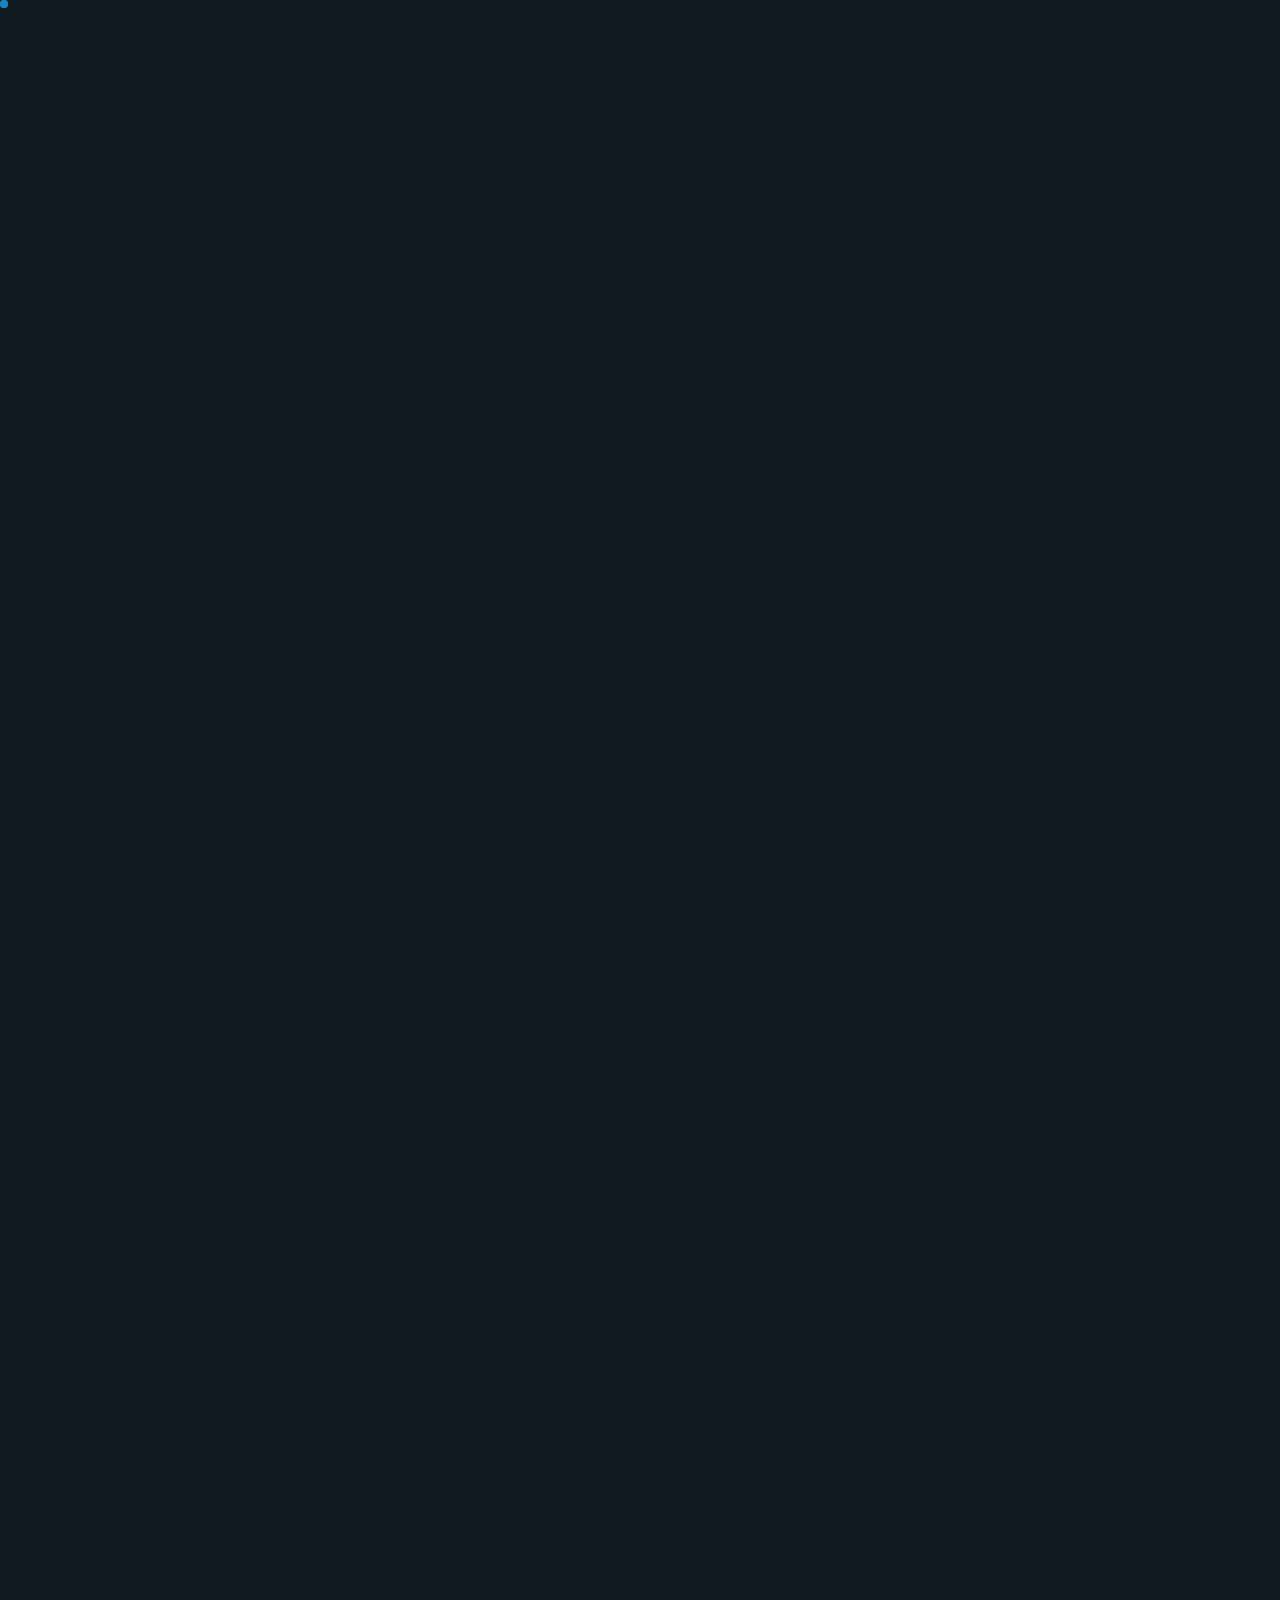
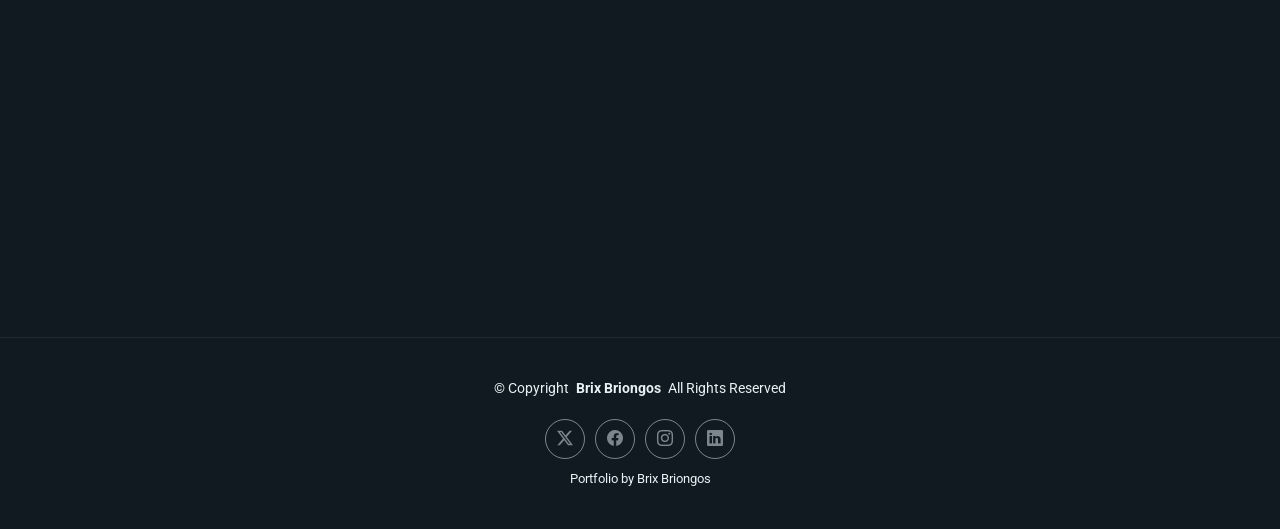
==== about.html @ 8744e0cf "fix: debug-forms.js CORS and getEventListeners errors; update meta tags, config.js, docs, and portfo" ====
<!DOCTYPE html>
<html lang="en">

<head>
  <meta charset="utf-8">
  <meta content="width=device-width, initial-scale=1.0" name="viewport">
  <title>About Me - Brix Briongos | Full-Stack Developer</title>
  <meta name="description" content="Learn about Brix Briongos - Computer Science student with expertise in full-stack development, database management, and system design.">
  <meta name="keywords" content="about developer, computer science student, portfolio">
  <meta name="author" content="Brix Briongos">

  <!-- Favicons -->
  <link href="assets/img/favicon.png" rel="icon">
  <link href="assets/img/apple-touch-icon.png" rel="apple-touch-icon">

  <!-- Fonts -->
  <link href="https://fonts.googleapis.com" rel="preconnect">
  <link href="https://fonts.gstatic.com" rel="preconnect" crossorigin>
  <link href="https://fonts.googleapis.com/css2?family=Roboto:ital,wght@0,100;0,300;0,400;0,500;0,700;0,900;1,100;1,300;1,400;1,500;1,700;1,900&family=Poppins:ital,wght@0,100;0,200;0,300;0,400;0,500;0,600;0,700;0,800;0,900;1,100;1,200;1,300;1,400;1,500;1,600;1,700;1,800;1,900&family=Raleway:ital,wght@0,100;0,200;0,300;0,400;0,500;0,600;0,700;0,800;0,900;1,100;1,200;1,300;1,400;1,500;1,600;1,700;1,800;1,900&display=swap" rel="stylesheet">

  <!-- Vendor CSS Files -->
  <link href="assets/vendor/bootstrap/css/bootstrap.min.css" rel="stylesheet">
  <link href="assets/vendor/bootstrap-icons/bootstrap-icons.css" rel="stylesheet">
  <link href="assets/vendor/aos/aos.css" rel="stylesheet">
  <link href="assets/vendor/swiper/swiper-bundle.min.css" rel="stylesheet">
  <link href="assets/vendor/glightbox/css/glightbox.min.css" rel="stylesheet">

  <!-- Main CSS File -->
  <link href="assets/css/main.css" rel="stylesheet">

  <!-- =======================================================
  * Portfolio: Brix Briongos
  * Created: January 2026
  * Personal Portfolio Website
  ======================================================== -->
</head>

<body class="about-page">

  <header id="header" class="header d-flex align-items-center light-background sticky-top">
    <div class="container position-relative d-flex align-items-center justify-content-between">

      <!-- <a href="index.html" class="logo d-flex align-items-center me-auto me-xl-0">
      <img src="assets/img/logo.webp" alt="">
      <h1 class="sitename">FolioOne</h1> 
    </a> -->

      <nav id="navmenu" class="navmenu">
        <ul>
          <li><a href="index.html">Home</a></li>
          <li><a href="about.html" class="active">About</a></li>
          <li><a href="resume.html">Resume</a></li>
          <li><a href="services.html">Services</a></li>
          <li><a href="portfolio.html">Portfolio</a></li>
          <li><a href="contact.html">Contact</a></li>
        </ul>
        <i class="mobile-nav-toggle d-xl-none bi bi-list"></i>
      </nav>

      <div class="header-social-links">
        <a href="#" class="twitter"><i class="bi bi-twitter-x"></i></a>
        <a href="#" class="facebook"><i class="bi bi-facebook"></i></a>
        <a href="#" class="instagram"><i class="bi bi-instagram"></i></a>
        <a href="#" class="linkedin"><i class="bi bi-linkedin"></i></a>
      </div>

    </div>
  </header>

  <main class="main">

    <!-- About Section -->
    <section id="about" class="about section">

      <!-- Section Title -->
      <div class="container section-title" data-aos="fade-up">
        <h2>About</h2>
        <p>This section introduces my background, interests, and passion for computer science. I am dedicated to building innovative solutions, learning new technologies, and contributing to the advancement of the tech industry.</p>
      </div><!-- End Section Title -->

      <div class="container" data-aos="fade-up" data-aos-delay="100">

        <!-- Intro + Photo -->
        <div class="row align-items-center justify-content-between gy-5 mb-5">
          <div class="col-lg-7" data-aos="fade-right" data-aos-delay="150">
            <div class="intro-content">
              <span class="eyebrow">About Me</span>
              <h2 class="headline">Hi, I'm Brix Briongos — A Passionate Full-Stack Developer & Computer Science Student</h2>
              <p class="lead">
                I am a 3rd Year Computer Science student at Mabini Colleges Inc., located in the Philippines. My academic and professional journey has equipped me with strong technical foundations in full-stack web development, database management, system design, and IoT solutions. I am dedicated to building innovative, scalable, and user-centric solutions that solve real-world problems.
              </p>
              <p>
                Beyond academics, I am actively engaged in freelance projects and continuous learning through practical development experience. I believe in the power of clean code, collaborative problem-solving, and delivering solutions that create real-world impact. My recent work on clinic management systems and point-of-sale applications demonstrates my commitment to excellence in software engineering.
              </p>

              <div class="cta-group">
                <a href="portfolio.html" class="btn-ghost">
                  View My Projects <i class="bi bi-arrow-up-right"></i>
                </a>
                <a href="resume.html" class="link-underline">
                  Download Resume <i class="bi bi-download"></i>
                </a>
              </div>
            </div>
          </div>

          <div class="col-lg-5" data-aos="zoom-in" data-aos-delay="250">
            <figure class="profile-figure text-center text-lg-end">
              <img src="assets/img/profile/profile.png" alt="Portrait of Alex" class="img-fluid profile-photo">
            </figure>
          </div>
        </div>
        <!-- End Intro + Photo -->

        <!-- Skills Grid -->
        <div class="mb-5">
          <div class="row g-4">
            <div class="col-6 col-md-4 col-lg-3" data-aos="fade-up" data-aos-delay="120">
              <div class="skill-item">
                <i class="bi bi-code-slash"></i>
                <h3>Frontend</h3>
                <p>HTML5, CSS3, JavaScript, Bootstrap</p>
              </div>
            </div>
            <div class="col-6 col-md-4 col-lg-3" data-aos="fade-up" data-aos-delay="180">
              <div class="skill-item">
                <i class="bi bi-gear"></i>
                <h3>Backend</h3>
                <p>PHP, JavaScript, REST APIs</p>
              </div>
            </div>
            <div class="col-6 col-md-4 col-lg-3" data-aos="fade-up" data-aos-delay="240">
              <div class="skill-item">
                <i class="bi bi-database"></i>
                <h3>Databases</h3>
                <p>MySQL, Firebase</p>
              </div>
            </div>
            <div class="col-6 col-md-4 col-lg-3" data-aos="fade-up" data-aos-delay="300">
              <div class="skill-item">
                <i class="bi bi-tools"></i>
                <h3>Tools</h3>
                <p>XAMPP, NetBeans, Git, GitHub</p>
              </div>
            </div>
          </div>
        </div>
        <!-- End Skills Grid -->







      </div>

    </section><!-- /About Section -->

    <!-- Skills Section -->
    <section id="skills" class="skills section">

      <!-- Section Title -->
      <div class="container section-title" data-aos="fade-up">
        <h2>Skills</h2>
        <p>This section introduces my background, interests, and passion for computer science. I am dedicated to building innovative solutions, learning new technologies, and contributing to the advancement of the tech industry.</p>
      </div><!-- End Section Title -->

      <div class="container" data-aos="fade-up" data-aos-delay="100">

        <div class="row g-4 skills-animation">

          <div class="col-md-6 col-lg-3" data-aos="fade-up" data-aos-delay="100">
            <div class="skill-box">
              <h3>Frontend</h3>
              <p>Proficient in HTML5, CSS3, JavaScript and Bootstrap for responsive web development.</p>
              <span class="text-end d-block">75%</span>
              <div class="progress">
                <div class="progress-bar" role="progressbar" aria-valuenow="75" aria-valuemin="0" aria-valuemax="100"></div>
              </div>
            </div>
          </div>

          <div class="col-md-6 col-lg-3" data-aos="fade-up" data-aos-delay="200">
            <div class="skill-box">
              <h3>Backend</h3>
              <p>Experienced in PHP development, REST API design, and server-side logic with Express.js.</p>
              <span class="text-end d-block">75%</span>
              <div class="progress">
                <div class="progress-bar" role="progressbar" aria-valuenow="75" aria-valuemin="0" aria-valuemax="100"></div>
              </div>
            </div>
          </div>

          <div class="col-md-6 col-lg-3" data-aos="fade-up" data-aos-delay="300">
            <div class="skill-box">
              <h3>Database</h3>
              <p>Skilled in MySQL and Firebase database design, optimization, and management.</p>
              <span class="text-end d-block">72%</span>
              <div class="progress">
                <div class="progress-bar" role="progressbar" aria-valuenow="72" aria-valuemin="0" aria-valuemax="100"></div>
              </div>
            </div>
          </div>

          <div class="col-md-6 col-lg-3" data-aos="fade-up" data-aos-delay="400">
            <div class="skill-box">
              <h3>Tools & IoT</h3>
              <p>Proficient with Git, GitHub, XAMPP, NetBeans, and embedded systems (ESP32).</p>
              <span class="text-end d-block">70%</span>
              <div class="progress">
                <div class="progress-bar" role="progressbar" aria-valuenow="70" aria-valuemin="0" aria-valuemax="100">
                </div>
              </div>
            </div>
          </div>

        </div>

      </div>

    </section><!-- /Skills Section -->





  </main>

  <footer id="footer" class="footer">

    <div class="container">
      <div class="copyright text-center ">
        <p>© <span>Copyright</span> <strong class="px-1 sitename">Brix Briongos</strong> <span>All Rights Reserved<br></span></p>
      </div>
      <div class="social-links d-flex justify-content-center">
        <a href=""><i class="bi bi-twitter-x"></i></a>
        <a href=""><i class="bi bi-facebook"></i></a>
        <a href=""><i class="bi bi-instagram"></i></a>
        <a href=""><i class="bi bi-linkedin"></i></a>
      </div>
      <div class="credits">
        <!-- All the links in the footer should remain intact. -->
        <!-- You can delete the links only if you've purchased the pro version. -->
        <!-- Personal Portfolio 2026 -->
        Portfolio by Brix Briongos
      </div>
    </div>

  </footer>

  <!-- Scroll Top -->
  <a href="#" id="scroll-top" class="scroll-top d-flex align-items-center justify-content-center"><i class="bi bi-arrow-up-short"></i></a>

  <!-- Preloader -->
  <div id="preloader"></div>

  <!-- Vendor JS Files -->
  <script src="assets/vendor/bootstrap/js/bootstrap.bundle.min.js"></script>
  <script src="assets/vendor/php-email-form/validate.js"></script>
  <script src="assets/vendor/aos/aos.js"></script>
  <script src="assets/vendor/typed.js/typed.umd.js"></script>
  <script src="assets/vendor/waypoints/noframework.waypoints.js"></script>
  <script src="assets/vendor/purecounter/purecounter_vanilla.js"></script>
  <script src="assets/vendor/swiper/swiper-bundle.min.js"></script>
  <script src="assets/vendor/imagesloaded/imagesloaded.pkgd.min.js"></script>
  <script src="assets/vendor/isotope-layout/isotope.pkgd.min.js"></script>
  <script src="assets/vendor/glightbox/js/glightbox.min.js"></script>

  <!-- Main JS File -->
  <script src="assets/js/main.js"></script>

  <!-- Configuration File for Social Links & Settings -->
  <script src="assets/js/config.js"></script>

</body>

</html>
---- assets/css/main.css ----
/**
* Template Name: FolioOne
* Template URL: https://bootstrapmade.com/folioone-bootstrap-portfolio-website-template/
* Updated: Aug 23 2025 with Bootstrap v5.3.7
* Author: BootstrapMade.com
* License: https://bootstrapmade.com/license/
*/

/*--------------------------------------------------------------
# Font & Color Variables
# Help: https://bootstrapmade.com/color-system/
--------------------------------------------------------------*/
/* Fonts */
:root {
  --default-font: "Roboto",  system-ui, -apple-system, "Segoe UI", Roboto, "Helvetica Neue", Arial, "Noto Sans", "Liberation Sans", sans-serif, "Apple Color Emoji", "Segoe UI Emoji", "Segoe UI Symbol", "Noto Color Emoji";
  --heading-font: "Raleway",  sans-serif;
  --nav-font: "Poppins",  sans-serif;
}

/* Global Colors - The following color variables are used throughout the website. Updating them here will change the color scheme of the entire website */
:root { 
  --background-color: #101a20; /* Background color for the entire website, including individual sections */
  --default-color: #e7f2f7; /* Default color used for the majority of the text content across the entire website */
  --heading-color: #ffffff; /* Color for headings, subheadings and title throughout the website */
  --accent-color: #1387c1; /* Accent color that represents your brand on the website. It's used for buttons, links, and other elements that need to stand out */
  --surface-color: #141f26; /* The surface color is used as a background of boxed elements within sections, such as cards, icon boxes, or other elements that require a visual separation from the global background. */
  --contrast-color: #ffffff; /* Contrast color for text, ensuring readability against backgrounds of accent, heading, or default colors. */
}

/* Nav Menu Colors - The following color variables are used specifically for the navigation menu. They are separate from the global colors to allow for more customization options */
:root {
  --nav-color: #ffffff;  /* The default color of the main navmenu links */
  --nav-hover-color: #1387c1; /* Applied to main navmenu links when they are hovered over or active */
  --nav-mobile-background-color: #213642; /* Used as the background color for mobile navigation menu */
  --nav-dropdown-background-color: #051117; /* Used as the background color for dropdown items that appear when hovering over primary navigation items */
  --nav-dropdown-color: #e7f2f7; /* Used for navigation links of the dropdown items in the navigation menu. */
  --nav-dropdown-hover-color: #1387c1; /* Similar to --nav-hover-color, this color is applied to dropdown navigation links when they are hovered over. */
}

/* Color Presets - These classes override global colors when applied to any section or element, providing reuse of the sam color scheme. */

.light-background {
  --background-color: #142027;
  --surface-color: #325264;
}

.dark-background {
  --background-color: #0b1419;
  --default-color: #ffffff;
  --heading-color: #ffffff;
  --surface-color: #252525;
  --contrast-color: #ffffff;
}

/* Smooth scroll */
:root {
  scroll-behavior: smooth;
}

/*--------------------------------------------------------------
# General Styling & Shared Classes
--------------------------------------------------------------*/
body {
  color: var(--default-color);
  background-color: var(--background-color);
  font-family: var(--default-font);
}

a {
  color: var(--accent-color);
  text-decoration: none;
  transition: 0.3s;
}

a:hover {
  color: color-mix(in srgb, var(--accent-color), transparent 25%);
  text-decoration: none;
}

h1,
h2,
h3,
h4,
h5,
h6 {
  color: var(--heading-color);
  font-family: var(--heading-font);
}

/* PHP Email Form Messages
------------------------------*/
.php-email-form .error-message {
  display: none;
  background: #df1529;
  color: #ffffff;
  text-align: left;
  padding: 15px;
  margin-bottom: 24px;
  font-weight: 600;
}

.php-email-form .sent-message {
  display: none;
  color: #ffffff;
  background: #059652;
  text-align: center;
  padding: 15px;
  margin-bottom: 24px;
  font-weight: 600;
}

.php-email-form .loading {
  display: none;
  background: var(--surface-color);
  text-align: center;
  padding: 15px;
  margin-bottom: 24px;
}

.php-email-form .loading:before {
  content: "";
  display: inline-block;
  border-radius: 50%;
  width: 24px;
  height: 24px;
  margin: 0 10px -6px 0;
  border: 3px solid var(--accent-color);
  border-top-color: var(--surface-color);
  animation: php-email-form-loading 1s linear infinite;
}

@keyframes php-email-form-loading {
  0% {
    transform: rotate(0deg);
  }

  100% {
    transform: rotate(360deg);
  }
}

/*--------------------------------------------------------------
# Global Header
--------------------------------------------------------------*/
.header {
  --background-color: rgba(255, 255, 255, 0);
  color: var(--default-color);
  background-color: var(--background-color);
  padding: 15px 0;
  transition: all 0.5s;
  z-index: 997;
  border-bottom: 1px solid color-mix(in srgb, var(--default-color), transparent 92%);
}

.header .logo {
  line-height: 1;
}

.header .logo img {
  max-height: 36px;
  margin-right: 8px;
}

.header .logo h1 {
  font-size: 32px;
  margin: 0;
  font-weight: 400;
  color: var(--heading-color);
}

.header .header-social-links {
  padding-right: 15px;
}

.header .header-social-links a {
  color: color-mix(in srgb, var(--default-color), transparent 40%);
  padding-left: 6px;
  display: inline-block;
  transition: 0.3s;
  font-size: 16px;
}

.header .header-social-links a:hover {
  color: var(--default-color);
}

.header .header-social-links a i {
  line-height: 0px;
}

@media (max-width: 1200px) {
  .header .logo {
    order: 1;
  }

  .header .header-social-links {
    order: 2;
  }

  .header .navmenu {
    order: 3;
  }
}

/* Global Header on Scroll
------------------------------*/
.scrolled .header {
  --background-color: rgba(16, 26, 32, 0.9);
}

/*--------------------------------------------------------------
# Navigation Menu
--------------------------------------------------------------*/
/* Desktop Navigation */
@media (min-width: 1200px) {
  .navmenu {
    padding: 0;
  }

  .navmenu ul {
    margin: 0;
    padding: 0;
    display: flex;
    list-style: none;
    align-items: center;
  }

  .navmenu li {
    position: relative;
  }

  .navmenu>ul>li {
    white-space: nowrap;
    padding: 15px 28px 15px 0;
  }

  .navmenu>ul>li:last-child {
    padding-right: 0;
  }

  .navmenu a,
  .navmenu a:focus {
    color: var(--nav-color);
    font-size: 15px;
    padding: 0 2px;
    font-family: var(--nav-font);
    font-weight: 400;
    display: flex;
    align-items: center;
    justify-content: space-between;
    white-space: nowrap;
    transition: 0.3s;
    position: relative;
  }

  .navmenu a i,
  .navmenu a:focus i {
    font-size: 12px;
    line-height: 0;
    margin-left: 5px;
    transition: 0.3s;
  }

  .navmenu>ul>li>a:before {
    content: "";
    position: absolute;
    height: 2px;
    bottom: -6px;
    left: 0;
    background-color: var(--nav-hover-color);
    visibility: hidden;
    width: 0px;
    transition: all 0.3s ease-in-out 0s;
  }

  .navmenu a:hover:before,
  .navmenu li:hover>a:before,
  .navmenu .active:before {
    visibility: visible;
    width: 25px;
  }

  .navmenu li:hover>a,
  .navmenu .active,
  .navmenu .active:focus {
    color: var(--nav-hover-color);
  }

  .navmenu .dropdown ul {
    margin: 0;
    padding: 10px 0;
    background: var(--nav-dropdown-background-color);
    display: block;
    position: absolute;
    visibility: hidden;
    left: -5px;
    top: 130%;
    opacity: 0;
    transition: 0.3s;
    border-radius: 4px;
    z-index: 99;
    box-shadow: 0px 0px 30px rgba(0, 0, 0, 0.1);
  }

  .navmenu .dropdown ul li {
    min-width: 200px;
  }

  .navmenu .dropdown ul a {
    padding: 10px 20px;
    font-size: 15px;
    text-transform: none;
    color: var(--nav-dropdown-color);
  }

  .navmenu .dropdown ul a i {
    font-size: 12px;
  }

  .navmenu .dropdown ul a:hover,
  .navmenu .dropdown ul .active:hover,
  .navmenu .dropdown ul li:hover>a {
    color: var(--nav-dropdown-hover-color);
  }

  .navmenu .dropdown:hover>ul {
    opacity: 1;
    top: 100%;
    visibility: visible;
  }

  .navmenu .dropdown .dropdown ul {
    top: 0;
    left: -90%;
    visibility: hidden;
  }

  .navmenu .dropdown .dropdown:hover>ul {
    opacity: 1;
    top: 0;
    left: -100%;
    visibility: visible;
  }
}

/* Mobile Navigation */
@media (max-width: 1199px) {
  .mobile-nav-toggle {
    color: var(--nav-color);
    font-size: 28px;
    line-height: 0;
    margin-right: 10px;
    cursor: pointer;
    transition: color 0.3s;
  }

  .navmenu {
    padding: 0;
    z-index: 9997;
  }

  .navmenu ul {
    display: none;
    list-style: none;
    position: absolute;
    inset: 60px 20px 20px 20px;
    padding: 10px 0;
    margin: 0;
    border-radius: 6px;
    background-color: var(--nav-mobile-background-color);
    border: 1px solid color-mix(in srgb, var(--default-color), transparent 90%);
    box-shadow: none;
    overflow-y: auto;
    transition: 0.3s;
    z-index: 9998;
  }

  .navmenu a,
  .navmenu a:focus {
    color: var(--nav-dropdown-color);
    padding: 10px 20px;
    font-family: var(--nav-font);
    font-size: 17px;
    font-weight: 500;
    display: flex;
    align-items: center;
    justify-content: space-between;
    white-space: nowrap;
    transition: 0.3s;
  }

  .navmenu a i,
  .navmenu a:focus i {
    font-size: 12px;
    line-height: 0;
    margin-left: 5px;
    width: 30px;
    height: 30px;
    display: flex;
    align-items: center;
    justify-content: center;
    border-radius: 50%;
    transition: 0.3s;
    background-color: color-mix(in srgb, var(--accent-color), transparent 90%);
  }

  .navmenu a i:hover,
  .navmenu a:focus i:hover {
    background-color: var(--accent-color);
    color: var(--contrast-color);
  }

  .navmenu a:hover,
  .navmenu .active,
  .navmenu .active:focus {
    color: var(--nav-dropdown-hover-color);
  }

  .navmenu .active i,
  .navmenu .active:focus i {
    background-color: var(--accent-color);
    color: var(--contrast-color);
    transform: rotate(180deg);
  }

  .navmenu .dropdown ul {
    position: static;
    display: none;
    z-index: 99;
    padding: 10px 0;
    margin: 10px 20px;
    background-color: var(--nav-dropdown-background-color);
    transition: all 0.5s ease-in-out;
  }

  .navmenu .dropdown ul ul {
    background-color: rgba(33, 37, 41, 0.1);
  }

  .navmenu .dropdown>.dropdown-active {
    display: block;
    background-color: rgba(33, 37, 41, 0.03);
  }

  .mobile-nav-active {
    overflow: hidden;
  }

  .mobile-nav-active .mobile-nav-toggle {
    color: #fff;
    position: absolute;
    font-size: 32px;
    top: 15px;
    right: 15px;
    margin-right: 0;
    z-index: 9999;
  }

  .mobile-nav-active .navmenu {
    position: fixed;
    overflow: hidden;
    inset: 0;
    background: rgba(33, 37, 41, 0.8);
    transition: 0.3s;
  }

  .mobile-nav-active .navmenu>ul {
    display: block;
  }
}

/*--------------------------------------------------------------
# Global Footer
--------------------------------------------------------------*/
.footer {
  color: var(--default-color);
  background-color: var(--background-color);
  font-size: 14px;
  padding: 40px 0;
  position: relative;
  border-top: 1px solid color-mix(in srgb, var(--default-color), transparent 92%);
}

.footer .copyright p {
  margin-bottom: 0;
}

.footer .social-links {
  margin-top: 20px;
}

.footer .social-links a {
  display: flex;
  align-items: center;
  justify-content: center;
  width: 40px;
  height: 40px;
  border-radius: 50%;
  border: 1px solid color-mix(in srgb, var(--default-color), transparent 50%);
  font-size: 16px;
  color: color-mix(in srgb, var(--default-color), transparent 50%);
  margin: 0 5px;
  transition: 0.3s;
}

.footer .social-links a:hover {
  color: var(--accent-color);
  border-color: var(--accent-color);
}

.footer .credits {
  margin-top: 10px;
  font-size: 13px;
  text-align: center;
}

/*--------------------------------------------------------------
# Preloader
--------------------------------------------------------------*/
#preloader {
  position: fixed;
  inset: 0;
  z-index: 9999;
  overflow: hidden;
  background-color: var(--background-color);
  transition: all 0.6s ease-out;
  width: 100%;
  height: 100vh;
}

#preloader:before,
#preloader:after {
  content: "";
  position: absolute;
  border: 4px solid var(--accent-color);
  border-radius: 50%;
  animation: animate-preloader 2s cubic-bezier(0, 0.2, 0.8, 1) infinite;
}

#preloader:after {
  animation-delay: -0.5s;
}

@keyframes animate-preloader {
  0% {
    width: 10px;
    height: 10px;
    top: calc(50% - 5px);
    left: calc(50% - 5px);
    opacity: 1;
  }

  100% {
    width: 72px;
    height: 72px;
    top: calc(50% - 36px);
    left: calc(50% - 36px);
    opacity: 0;
  }
}

/*--------------------------------------------------------------
# Scroll Top Button
--------------------------------------------------------------*/
.scroll-top {
  position: fixed;
  visibility: hidden;
  opacity: 0;
  right: 15px;
  bottom: -15px;
  z-index: 99999;
  background-color: var(--accent-color);
  width: 44px;
  height: 44px;
  border-radius: 50px;
  transition: all 0.4s;
}

.scroll-top i {
  font-size: 24px;
  color: var(--contrast-color);
  line-height: 0;
}

.scroll-top:hover {
  background-color: color-mix(in srgb, var(--accent-color), transparent 20%);
  color: var(--contrast-color);
}

.scroll-top.active {
  visibility: visible;
  opacity: 1;
  bottom: 15px;
}

/*--------------------------------------------------------------
# Disable aos animation delay on mobile devices
--------------------------------------------------------------*/
@media screen and (max-width: 768px) {
  [data-aos-delay] {
    transition-delay: 0 !important;
  }
}

/*--------------------------------------------------------------
# Global Page Titles & Breadcrumbs
--------------------------------------------------------------*/
.page-title {
  color: var(--default-color);
  background-color: var(--background-color);
  position: relative;
}

.page-title .heading {
  padding: 80px 0;
  border-top: 1px solid color-mix(in srgb, var(--default-color), transparent 90%);
}

.page-title .heading h1 {
  font-size: 38px;
  font-weight: 700;
}

.page-title nav {
  background-color: color-mix(in srgb, var(--default-color), transparent 96%);
  padding: 20px 0;
}

.page-title nav ol {
  display: flex;
  flex-wrap: wrap;
  list-style: none;
  padding: 0;
  margin: 0;
  font-size: 16px;
  font-weight: 400;
}

.page-title nav ol li+li {
  padding-left: 10px;
}

.page-title nav ol li+li::before {
  content: "/";
  display: inline-block;
  padding-right: 10px;
  color: color-mix(in srgb, var(--default-color), transparent 70%);
}

/*--------------------------------------------------------------
# Global Sections
--------------------------------------------------------------*/
section,
.section {
  color: var(--default-color);
  background-color: var(--background-color);
  padding: 60px 0;
  scroll-margin-top: 100px;
  overflow: clip;
}

@media (max-width: 1199px) {

  section,
  .section {
    scroll-margin-top: 66px;
  }
}

/*--------------------------------------------------------------
# Global Section Titles
--------------------------------------------------------------*/
.section-title {
  text-align: center;
  padding-bottom: 60px;
  position: relative;
}

.section-title h2 {
  font-size: 3.5rem;
  font-weight: 400;
  line-height: 1.2;
  color: var(--heading-color);
  margin-bottom: 1.5rem;
  letter-spacing: -1px;
}

@media (max-width: 768px) {
  .section-title h2 {
    font-size: 2.5rem;
  }
}

.section-title p {
  font-size: 1.125rem;
  line-height: 1.8;
  color: color-mix(in srgb, var(--default-color), transparent 25%);
  max-width: 900px;
  margin: 0 auto;
  text-wrap: balance;
}

/*--------------------------------------------------------------
# Hero Section
--------------------------------------------------------------*/
.hero {
  padding: 80px 0;
  min-height: 100vh;
  display: flex;
  align-items: center;
}

.hero .hero-content h1 {
  font-size: 3.5rem;
  font-weight: 700;
  margin-bottom: 1rem;
  line-height: 1.2;
}

.hero .hero-content h1 .highlight {
  color: var(--accent-color);
  position: relative;
}

.hero .hero-content h1 .highlight::after {
  content: "";
  position: absolute;
  bottom: 0;
  left: 0;
  width: 100%;
  height: 3px;
  background: linear-gradient(90deg, var(--accent-color), color-mix(in srgb, var(--accent-color), transparent 50%));
  border-radius: 2px;
}

@media (max-width: 768px) {
  .hero .hero-content h1 {
    font-size: 2.5rem;
  }
}

.hero .hero-content h2 {
  font-size: 1.5rem;
  font-weight: 400;
  margin-bottom: 2rem;
  color: color-mix(in srgb, var(--default-color), transparent 20%);
}

.hero .hero-content h2 .typed {
  color: var(--accent-color);
  font-weight: 600;
}

@media (max-width: 768px) {
  .hero .hero-content h2 {
    font-size: 1.25rem;
  }
}

.hero .hero-content p {
  font-size: 1.1rem;
  line-height: 1.6;
  margin-bottom: 2.5rem;
  color: color-mix(in srgb, var(--default-color), transparent 30%);
}

.hero .hero-actions {
  display: flex;
  gap: 1rem;
  margin-bottom: 3rem;
}

.hero .hero-actions .btn {
  padding: 12px 30px;
  border-radius: 50px;
  font-weight: 600;
  text-decoration: none;
  transition: all 0.3s ease;
  border: 2px solid;
}

.hero .hero-actions .btn.btn-primary {
  background: var(--accent-color);
  color: var(--contrast-color);
  border-color: var(--accent-color);
}

.hero .hero-actions .btn.btn-primary:hover {
  background: color-mix(in srgb, var(--accent-color), black 15%);
  border-color: color-mix(in srgb, var(--accent-color), black 15%);
  transform: translateY(-2px);
}

.hero .hero-actions .btn.btn-outline {
  background: transparent;
  color: var(--accent-color);
  border-color: var(--accent-color);
}

.hero .hero-actions .btn.btn-outline:hover {
  transform: translateY(-2px);
}

@media (max-width: 576px) {
  .hero .hero-actions {
    flex-direction: column;
  }

  .hero .hero-actions .btn {
    text-align: center;
  }
}

.hero .social-links {
  display: flex;
  gap: 1rem;
}

.hero .social-links a {
  width: 45px;
  height: 45px;
  background: var(--surface-color);
  border-radius: 50%;
  display: flex;
  align-items: center;
  justify-content: center;
  color: var(--default-color);
  font-size: 1.2rem;
  transition: all 0.3s ease;
}

.hero .social-links a:hover {
  background: var(--accent-color);
  color: var(--contrast-color);
  transform: translateY(-3px);
  box-shadow: 0 8px 25px color-mix(in srgb, var(--accent-color), transparent 70%);
}

.hero .hero-image {
  position: relative;
}

.hero .hero-image .image-wrapper {
  position: relative;
  max-width: 450px;
  margin: 0 auto;
}

.hero .hero-image .image-wrapper img {
  border-radius: 20px;
  box-shadow: 0 5px 15px color-mix(in srgb, var(--default-color), transparent 95%);
  transition: transform 0.3s ease;
}

.hero .hero-image .image-wrapper img:hover {
  transform: scale(1.02);
}

.hero .hero-image .floating-elements {
  position: absolute;
  top: 0;
  left: 0;
  right: 0;
  bottom: 0;
  pointer-events: none;
}

.hero .hero-image .floating-elements .floating-card {
  position: absolute;
  background: var(--surface-color);
  padding: 15px 20px;
  border-radius: 15px;
  box-shadow: 0 10px 30px color-mix(in srgb, var(--default-color), transparent 90%);
  display: flex;
  align-items: center;
  gap: 10px;
  font-weight: 600;
  animation: float 3s ease-in-out infinite;
}

.hero .hero-image .floating-elements .floating-card i {
  font-size: 1.5rem;
  color: var(--accent-color);
}

.hero .hero-image .floating-elements .floating-card.design {
  top: 10%;
  right: -10%;
  animation-delay: 0s;
}

.hero .hero-image .floating-elements .floating-card.code {
  bottom: 30%;
  left: -15%;
  animation-delay: 1s;
}

.hero .hero-image .floating-elements .floating-card.creativity {
  top: 60%;
  right: -5%;
  animation-delay: 2s;
}

@media (max-width: 992px) {
  .hero .hero-image .floating-elements .floating-card {
    display: none;
  }
}

@keyframes float {

  0%,
  100% {
    transform: translateY(0px);
  }

  50% {
    transform: translateY(-10px);
  }
}

@media (max-width: 992px) {
  .hero .hero-content {
    text-align: center;
    margin-bottom: 3rem;
  }
}

/*--------------------------------------------------------------
# About Section
--------------------------------------------------------------*/
.about .intro-content .eyebrow {
  display: inline-block;
  letter-spacing: 0.12em;
  text-transform: uppercase;
  font-size: 12px;
  color: color-mix(in srgb, var(--default-color), transparent 40%);
  margin-bottom: 16px;
}

.about .intro-content .headline {
  font-family: var(--heading-font);
  font-weight: 300;
  line-height: 1.2;
  font-size: clamp(28px, 4vw, 44px);
  margin: 0 0 24px 0;
}

.about .intro-content .lead {
  font-size: 18px;
  line-height: 1.8;
  color: color-mix(in srgb, var(--default-color), transparent 10%);
  margin-bottom: 24px;
}

.about .intro-content p {
  line-height: 1.8;
  margin-bottom: 24px;
  color: color-mix(in srgb, var(--default-color), transparent 5%);
}

.about .intro-content .cta-group {
  display: flex;
  gap: 24px;
  align-items: center;
  margin-top: 24px;
}

.about .intro-content .cta-group .btn-ghost {
  display: inline-flex;
  align-items: center;
  gap: 8px;
  padding: 12px 18px;
  border-radius: 6px;
  color: var(--accent-color);
  background: color-mix(in srgb, var(--accent-color), transparent 92%);
  border: 1px solid color-mix(in srgb, var(--accent-color), transparent 70%);
  transition: 0.3s ease-in-out;
}

.about .intro-content .cta-group .btn-ghost:hover,
.about .intro-content .cta-group .btn-ghost:focus {
  color: var(--contrast-color);
  background: var(--accent-color);
  border-color: var(--accent-color);
  outline: none;
  box-shadow: 0 0 0 3px color-mix(in srgb, var(--accent-color), transparent 70%);
}

.about .intro-content .cta-group .link-underline {
  display: inline-flex;
  align-items: center;
  gap: 8px;
  position: relative;
  color: var(--accent-color);
  padding-bottom: 4px;
  transition: 0.3s ease-in-out;
}

.about .intro-content .cta-group .link-underline::after {
  content: "";
  position: absolute;
  left: 0;
  right: 0;
  bottom: 0;
  height: 1px;
  background: color-mix(in srgb, var(--accent-color), transparent 40%);
  transform: scaleX(0.4);
  transform-origin: left;
  transition: 0.3s ease-in-out;
}

.about .intro-content .cta-group .link-underline:hover,
.about .intro-content .cta-group .link-underline:focus {
  color: color-mix(in srgb, var(--accent-color), transparent 10%);
  outline: none;
}

.about .intro-content .cta-group .link-underline:hover::after,
.about .intro-content .cta-group .link-underline:focus::after {
  transform: scaleX(1);
}

.about .profile-figure {
  margin: 0;
}

.about .profile-figure .profile-photo {
  width: 88%;
  max-width: 440px;
  border-radius: 18px;
  box-shadow: 0 10px 30px color-mix(in srgb, var(--default-color), transparent 92%);
  transform: translateY(0);
  transition: transform 0.3s ease-in-out;
}

.about .profile-figure .profile-caption {
  margin-top: 24px;
  display: flex;
  align-items: center;
  justify-content: center;
}

.about .profile-figure .profile-caption .meta {
  font-size: 14px;
  color: color-mix(in srgb, var(--default-color), transparent 20%);
}

.about .profile-figure .profile-caption .meta .funfact {
  font-size: 13px;
  margin-top: 4px;
  color: color-mix(in srgb, var(--default-color), transparent 35%);
}

.about .profile-figure:hover .profile-photo {
  transform: translateY(-4px);
}

.about .skill-item {
  padding: 24px;
  border-radius: 6px;
  transition: 0.3s ease-in-out;
  background: color-mix(in srgb, var(--surface-color), var(--accent-color) 2%);
  border: 1px solid color-mix(in srgb, var(--default-color), transparent 88%);
  height: 100%;
}

.about .skill-item i {
  font-size: 24px;
  color: var(--accent-color);
  margin-bottom: 16px;
  display: inline-block;
}

.about .skill-item h3 {
  font-size: 16px;
  margin-bottom: 6px;
  font-weight: 500;
}

.about .skill-item p {
  margin: 0;
  font-size: 14px;
  color: color-mix(in srgb, var(--default-color), transparent 25%);
}

.about .skill-item:hover {
  transform: translateY(-3px);
  border-color: color-mix(in srgb, var(--accent-color), transparent 60%);
  box-shadow: 0 10px 30px color-mix(in srgb, var(--default-color), transparent 92%);
}

.about .timeline-item {
  position: relative;
  padding-left: 26px;
}

.about .timeline-item time {
  display: inline-block;
  font-size: 12px;
  letter-spacing: 0.08em;
  text-transform: uppercase;
  color: color-mix(in srgb, var(--default-color), transparent 45%);
  margin-bottom: 6px;
}

.about .timeline-item h4 {
  font-size: 18px;
  font-weight: 400;
  margin: 0 0 6px;
}

.about .timeline-item p {
  font-size: 14px;
  color: color-mix(in srgb, var(--default-color), transparent 25%);
  margin: 0;
}

.about .timeline-item .dot {
  position: absolute;
  left: 0;
  top: 4px;
  width: 10px;
  height: 10px;
  border-radius: 50%;
  background: var(--accent-color);
  box-shadow: 0 0 0 6px color-mix(in srgb, var(--accent-color), transparent 80%);
}

.about .personal-quote {
  padding: 24px 0;
}

.about .personal-quote p {
  font-family: var(--heading-font);
  font-weight: 300;
  font-size: clamp(20px, 3vw, 28px);
  line-height: 1.5;
  color: color-mix(in srgb, var(--default-color), transparent 5%);
  margin: 0 auto;
  max-width: 800px;
}

.about .fact-pill {
  display: flex;
  align-items: center;
  justify-content: center;
  gap: 10px;
  padding: 10px 14px;
  border-radius: 999px;
  border: 1px solid color-mix(in srgb, var(--default-color), transparent 85%);
  background: var(--surface-color);
  color: color-mix(in srgb, var(--default-color), transparent 10%);
  transition: 0.3s ease-in-out;
}

.about .fact-pill i {
  color: var(--accent-color);
}

.about .fact-pill span {
  font-size: 14px;
}

.about .fact-pill:hover {
  transform: translateY(-2px);
  border-color: color-mix(in srgb, var(--accent-color), transparent 60%);
  box-shadow: 0 10px 30px color-mix(in srgb, var(--default-color), transparent 92%);
}

.about .fact-pill:focus-within {
  box-shadow: 0 0 0 3px color-mix(in srgb, var(--accent-color), transparent 70%);
}

@media (max-width: 992px) {
  .about .profile-figure {
    text-align: center !important;
  }

  .about .profile-figure .profile-photo {
    width: 72%;
  }

  .about .intro-content .cta-group {
    flex-wrap: wrap;
  }
}

@media (max-width: 576px) {
  .about .profile-figure .profile-photo {
    width: 100%;
  }
}

/*--------------------------------------------------------------
# Skills Section
--------------------------------------------------------------*/
.skills .skill-box {
  background-color: var(--surface-color);
  padding: 2rem;
  border-radius: 8px;
  box-shadow: 0 0 20px rgba(0, 0, 0, 0.05);
}

.skills .skill-box h3 {
  font-size: 1.2rem;
  margin-bottom: 1rem;
  font-weight: 600;
}

.skills .skill-box p {
  font-size: 0.9rem;
  margin-bottom: 0.8rem;
  opacity: 0.6;
}

.skills .skill-box .progress {
  background-color: color-mix(in srgb, var(--accent-color), transparent 85%);
  border-radius: 50px;
  height: 8px;
  margin-top: 5px;
  overflow: hidden;
}

.skills .skill-box .progress .progress-bar {
  background-color: var(--accent-color);
  height: 100%;
  position: relative;
  border-radius: 50px;
  transition: 0.9s;
  width: 1px;
}

/*--------------------------------------------------------------
# Stats Section
--------------------------------------------------------------*/
.stats .avatars {
  position: relative;
}

.stats .avatars img {
  width: 60px;
  height: 60px;
  border: 3px solid var(--accent-color);
  margin-right: -15px;
  transition: transform 0.3s ease;
}

.stats .avatars img:hover {
  transform: translateY(-5px);
  z-index: 2;
}

.stats .counters h2 {
  color: var(--heading-color);
  font-size: 48px;
  font-weight: 700;
  margin-bottom: 10px;
}

.stats .counters h2 span {
  display: inline-block;
}

.stats .counters p {
  color: var(--default-color);
  font-size: 18px;
  margin: 0;
  opacity: 0.9;
}

@media (max-width: 991px) {
  .stats .row {
    text-align: center;
  }

  .stats .avatars {
    justify-content: center;
    margin-bottom: 40px;
  }

  .stats .counters h2 {
    font-size: 36px;
  }

  .stats .counters p {
    font-size: 16px;
  }

  .stats .counters .col-md-4 {
    margin-bottom: 30px;
  }

  .stats .counters .col-md-4:last-child {
    margin-bottom: 0;
  }
}

@media (max-width: 576px) {
  .stats {
    padding: 60px 0;
  }

  .stats .avatars {
    flex-wrap: wrap;
    justify-content: center;
  }

  .stats .avatars img {
    margin: 0 -8px;
  }
}

/*--------------------------------------------------------------
# Testimonials Section
--------------------------------------------------------------*/
.testimonials .testimonials-carousel,
.testimonials .testimonials-slider {
  overflow: hidden;
}

.testimonials .testimonial-item .testimonial-content {
  border-left: 3px solid var(--accent-color);
  padding-left: 30px;
}

.testimonials .testimonial-item .testimonial-img {
  border-radius: 50%;
  border: 4px solid var(--background-color);
  margin: 0 auto;
}

.testimonials .testimonial-item h3 {
  font-size: 20px;
  font-weight: bold;
  margin: 10px 0 5px 0;
}

.testimonials .testimonial-item h4 {
  font-size: 14px;
  color: color-mix(in srgb, var(--default-color), transparent 40%);
  margin: 0 0 10px 0;
}

.testimonials .testimonial-item .stars i {
  color: #ffc107;
  margin: 0 1px;
}

.testimonials .testimonial-item .quote-icon-left,
.testimonials .testimonial-item .quote-icon-right {
  color: color-mix(in srgb, var(--accent-color), transparent 50%);
  font-size: 26px;
  line-height: 0;
}

.testimonials .testimonial-item .quote-icon-left {
  display: inline-block;
  left: -5px;
  position: relative;
}

.testimonials .testimonial-item .quote-icon-right {
  display: inline-block;
  right: -5px;
  position: relative;
  top: 10px;
  transform: scale(-1, -1);
}

.testimonials .testimonial-item p {
  font-style: italic;
}

.testimonials .swiper-wrapper {
  height: auto;
}

.testimonials .swiper-pagination {
  margin-top: 30px;
  position: relative;
}

.testimonials .swiper-pagination .swiper-pagination-bullet {
  width: 12px;
  height: 12px;
  background-color: color-mix(in srgb, var(--default-color), transparent 85%);
  opacity: 1;
}

.testimonials .swiper-pagination .swiper-pagination-bullet-active {
  background-color: var(--accent-color);
}

/*--------------------------------------------------------------
# Resume Section
--------------------------------------------------------------*/
.resume .resume-item {
  margin-bottom: 3rem;
}

.resume .resume-item .resume-title {
  font-size: 1.75rem;
  font-weight: 700;
  margin-bottom: 1.5rem;
  padding-bottom: 1.5rem;
  position: relative;
  color: var(--heading-color);
}

.resume .resume-item .resume-title::after {
  content: "";
  position: absolute;
  display: block;
  width: 50px;
  height: 3px;
  background: var(--accent-color);
  bottom: 0;
  left: 0;
}

.resume .resume-item .resume-content {
  padding-left: 1.25rem;
  border-left: 2px solid color-mix(in srgb, var(--accent-color), transparent 85%);
}

.resume .resume-item article {
  position: relative;
  margin-bottom: 2.5rem;
}

.resume .resume-item article::before {
  content: "";
  position: absolute;
  width: 16px;
  height: 16px;
  border-radius: 50%;
  left: -1.8rem;
  top: 0.25rem;
  background: var(--background-color);
  border: 2px solid var(--accent-color);
}

.resume .resume-item article h4 {
  font-size: 1.25rem;
  font-weight: 600;
  margin-bottom: 0.5rem;
  color: var(--heading-color);
}

.resume .resume-item article h5 {
  font-size: 1rem;
  background: color-mix(in srgb, var(--accent-color), transparent 92%);
  padding: 0.375rem 0.75rem;
  display: inline-block;
  font-weight: 600;
  margin: 0.5rem 0;
  color: var(--accent-color);
  border-radius: 4px;
}

.resume .resume-item article .institution,
.resume .resume-item article .company {
  font-size: 1rem;
  margin-bottom: 1rem;
  color: color-mix(in srgb, var(--default-color), transparent 25%);
}

.resume .resume-item article p {
  margin-bottom: 1rem;
}

.resume .resume-item article ul {
  padding-left: 1.25rem;
  margin-bottom: 0;
}

.resume .resume-item article ul li {
  padding-bottom: 0.75rem;
  position: relative;
}

.resume .resume-item article ul li:last-child {
  padding-bottom: 0;
}

.resume .skill-item {
  margin-bottom: 2rem;
}

.resume .skill-item h4 {
  font-size: 1rem;
  font-weight: 600;
  margin-bottom: 0.75rem;
  color: var(--heading-color);
}

.resume .skill-item .progress {
  height: 0.75rem;
  background-color: color-mix(in srgb, var(--accent-color), transparent 92%);
  border-radius: 1rem;
  overflow: visible;
}

.resume .skill-item .progress .progress-bar {
  background-color: var(--accent-color);
  position: relative;
  border-radius: 1rem;
  width: 0;
  transition: width 1s ease;
}

.resume .skill-item .progress .progress-bar::after {
  content: attr(aria-valuenow) "%";
  position: absolute;
  right: 0;
  top: -1.75rem;
  font-size: 0.875rem;
  font-weight: 600;
  color: var(--accent-color);
}

@media (max-width: 991.98px) {
  .resume .resume-item {
    margin-bottom: 2rem;
  }
}

@media (max-width: 767.98px) {
  .resume .resume-content {
    padding-left: 1rem !important;
  }

  .resume article::before {
    left: -2rem !important;
  }
}

/*--------------------------------------------------------------
# Services Section
--------------------------------------------------------------*/
.services .service-item {
  display: flex;
  background-color: var(--surface-color);
  border-radius: 12px;
  padding: 2rem;
  height: 100%;
  position: relative;
  overflow: hidden;
  box-shadow: 0 5px 20px rgba(0, 0, 0, 0.03);
  transition: all 0.4s ease;
}

.services .service-item::before {
  content: "";
  position: absolute;
  left: 0;
  top: 0;
  height: 100%;
  width: 4px;
  background-color: var(--accent-color);
  transform: scaleY(0);
  transform-origin: bottom;
  transition: transform 0.4s cubic-bezier(0.65, 0, 0.35, 1);
}

.services .service-item:hover {
  box-shadow: 0 10px 30px rgba(0, 0, 0, 0.08);
  transform: translateY(-5px);
}

.services .service-item:hover::before {
  transform: scaleY(1);
}

.services .service-item:hover .service-icon {
  background-color: var(--accent-color);
  color: var(--contrast-color);
  transform: rotateY(180deg);
}

.services .service-item:hover .service-icon i {
  transform: rotateY(180deg);
}

.services .service-item:hover .service-link i {
  transform: translateX(5px);
}

.services .service-icon {
  flex-shrink: 0;
  width: 70px;
  height: 70px;
  border-radius: 12px;
  background-color: color-mix(in srgb, var(--accent-color), transparent 90%);
  color: var(--accent-color);
  display: flex;
  align-items: center;
  justify-content: center;
  margin-right: 1.5rem;
  transition: all 0.5s ease;
}

.services .service-icon i {
  font-size: 2rem;
  transition: transform 0.5s ease;
}

.services .service-content {
  flex-grow: 1;
}

.services .service-content h3 {
  font-size: 1.4rem;
  margin-bottom: 1rem;
  font-weight: 700;
  color: var(--heading-color);
}

.services .service-content p {
  margin-bottom: 1.25rem;
  color: color-mix(in srgb, var(--default-color), transparent 20%);
}

.services .service-link {
  display: inline-flex;
  align-items: center;
  color: var(--accent-color);
  font-weight: 600;
  text-decoration: none;
  transition: color 0.3s ease;
}

.services .service-link span {
  margin-right: 0.5rem;
}

.services .service-link i {
  transition: transform 0.3s ease;
}

.services .service-link:hover {
  color: color-mix(in srgb, var(--accent-color), transparent 25%);
}

@media (max-width: 767.98px) {
  .services .service-item {
    padding: 1.5rem;
    margin-bottom: 1rem;
  }

  .services .service-icon {
    width: 60px;
    height: 60px;
    margin-right: 1rem;
  }

  .services .service-icon i {
    font-size: 1.5rem;
  }

  .services .service-content h3 {
    font-size: 1.2rem;
    margin-bottom: 0.75rem;
  }

  .services .service-content p {
    margin-bottom: 1rem;
    font-size: 0.95rem;
  }
}

@media (max-width: 575.98px) {
  .services .service-item {
    flex-direction: column;
    text-align: center;
  }

  .services .service-item::before {
    width: 100%;
    height: 4px;
    transform: scaleX(0);
    transform-origin: left;
  }

  .services .service-item:hover::before {
    transform: scaleX(1);
  }

  .services .service-icon {
    margin-right: 0;
    margin-bottom: 1.25rem;
  }

  .services .service-link {
    justify-content: center;
  }
}

/*--------------------------------------------------------------
# Service Details Section
--------------------------------------------------------------*/
.service-details .service-hero {
  margin-bottom: 4rem;
}

.service-details .service-hero .service-meta {
  display: flex;
  align-items: center;
  gap: 1rem;
  margin-bottom: 1.5rem;
}

.service-details .service-hero .service-meta .service-category {
  background: color-mix(in srgb, var(--accent-color), transparent 85%);
  color: var(--accent-color);
  padding: 0.5rem 1rem;
  border-radius: 20px;
  font-size: 0.85rem;
  font-weight: 500;
  letter-spacing: 0.5px;
}

.service-details .service-hero .service-meta .reading-time {
  color: color-mix(in srgb, var(--default-color), transparent 50%);
  font-size: 0.9rem;
  font-weight: 300;
}

.service-details .service-hero h1 {
  font-size: 3.5rem;
  font-weight: 300;
  line-height: 1.2;
  margin-bottom: 1.5rem;
  color: var(--heading-color);
  letter-spacing: -0.02em;
}

.service-details .service-hero .service-description {
  font-size: 1.25rem;
  line-height: 1.7;
  color: color-mix(in srgb, var(--default-color), transparent 25%);
  font-weight: 300;
  margin: 0;
}

.service-details .service-visual {
  margin-bottom: 4rem;
  overflow: hidden;
  border-radius: 4px;
}

.service-details .service-visual img {
  width: 100%;
  height: 400px;
  object-fit: cover;
  transition: transform 0.5s ease;
}

.service-details .service-visual img:hover {
  transform: scale(1.02);
}

.service-details .service-narrative {
  margin-bottom: 5rem;
}

.service-details .service-narrative h3 {
  font-size: 2rem;
  font-weight: 300;
  margin-bottom: 2rem;
  color: var(--heading-color);
  letter-spacing: -0.01em;
}

.service-details .service-narrative p {
  font-size: 1.1rem;
  line-height: 1.8;
  margin-bottom: 2rem;
  color: var(--default-color);
  font-weight: 300;
}

.service-details .benefits-grid {
  display: grid;
  grid-template-columns: repeat(auto-fit, minmax(280px, 1fr));
  gap: 2.5rem;
  margin-top: 3rem;
}

.service-details .benefits-grid .benefit-card {
  text-align: center;
  padding: 0;
}

.service-details .benefits-grid .benefit-card .benefit-icon {
  width: 60px;
  height: 60px;
  background: color-mix(in srgb, var(--accent-color), transparent 90%);
  border-radius: 50%;
  display: flex;
  align-items: center;
  justify-content: center;
  margin: 0 auto 1.5rem;
  transition: all 0.3s ease;
}

.service-details .benefits-grid .benefit-card .benefit-icon i {
  font-size: 1.5rem;
  color: var(--accent-color);
}

.service-details .benefits-grid .benefit-card:hover .benefit-icon {
  background: var(--accent-color);
  transform: translateY(-2px);
}

.service-details .benefits-grid .benefit-card:hover .benefit-icon i {
  color: var(--contrast-color);
}

.service-details .benefits-grid .benefit-card h4 {
  font-size: 1.2rem;
  font-weight: 400;
  margin-bottom: 1rem;
  color: var(--heading-color);
}

.service-details .benefits-grid .benefit-card p {
  font-size: 1rem;
  line-height: 1.6;
  color: color-mix(in srgb, var(--default-color), transparent 30%);
  margin: 0;
}

.service-details .timeline-section {
  margin-bottom: 4rem;
}

.service-details .timeline-section h3 {
  font-size: 2rem;
  font-weight: 300;
  margin-bottom: 3rem;
  color: var(--heading-color);
  letter-spacing: -0.01em;
}

.service-details .timeline-section .timeline {
  position: relative;
}

.service-details .timeline-section .timeline::before {
  content: "";
  position: absolute;
  left: 30px;
  top: 0;
  bottom: 0;
  width: 1px;
  background: color-mix(in srgb, var(--default-color), transparent 85%);
}

.service-details .timeline-section .timeline .timeline-item {
  position: relative;
  padding-left: 80px;
  margin-bottom: 3rem;
}

.service-details .timeline-section .timeline .timeline-item:last-child {
  margin-bottom: 0;
}

.service-details .timeline-section .timeline .timeline-item .timeline-marker {
  position: absolute;
  left: 0;
  top: 0;
  width: 60px;
  height: 60px;
  background: var(--surface-color);
  border: 2px solid color-mix(in srgb, var(--accent-color), transparent 70%);
  border-radius: 50%;
  display: flex;
  align-items: center;
  justify-content: center;
  z-index: 1;
}

.service-details .timeline-section .timeline .timeline-item .timeline-marker span {
  font-size: 1.2rem;
  font-weight: 500;
  color: var(--accent-color);
}

.service-details .timeline-section .timeline .timeline-item .timeline-content h4 {
  font-size: 1.3rem;
  font-weight: 400;
  margin-bottom: 0.75rem;
  color: var(--heading-color);
}

.service-details .timeline-section .timeline .timeline-item .timeline-content p {
  font-size: 1rem;
  line-height: 1.6;
  margin-bottom: 0.5rem;
  color: var(--default-color);
}

.service-details .timeline-section .timeline .timeline-item .timeline-content small {
  color: color-mix(in srgb, var(--default-color), transparent 40%);
  font-size: 0.9rem;
  font-weight: 500;
}

.service-details .service-sidebar {
  padding-left: 2rem;
}

@media (max-width: 992px) {
  .service-details .service-sidebar {
    padding-left: 0;
    margin-top: 4rem;
  }
}

.service-details .overview-card,
.service-details .success-story,
.service-details .consultation-form {
  background: var(--surface-color);
  border-radius: 8px;
  padding: 2.5rem;
  margin-bottom: 2.5rem;
  border: 1px solid color-mix(in srgb, var(--default-color), transparent 93%);
  transition: all 0.3s ease;
}

.service-details .overview-card:hover,
.service-details .success-story:hover,
.service-details .consultation-form:hover {
  border-color: color-mix(in srgb, var(--accent-color), transparent 80%);
}

.service-details .overview-card .overview-header h4 {
  font-size: 1.4rem;
  font-weight: 400;
  margin-bottom: 2rem;
  color: var(--heading-color);
}

.service-details .overview-card .overview-stats {
  display: grid;
  grid-template-columns: repeat(3, 1fr);
  gap: 1.5rem;
  margin-bottom: 2rem;
}

.service-details .overview-card .overview-stats .stat-item {
  text-align: center;
}

.service-details .overview-card .overview-stats .stat-item .stat-number {
  font-size: 2rem;
  font-weight: 300;
  color: var(--accent-color);
  line-height: 1;
  margin-bottom: 0.5rem;
}

.service-details .overview-card .overview-stats .stat-item .stat-label {
  font-size: 0.85rem;
  color: color-mix(in srgb, var(--default-color), transparent 40%);
  font-weight: 500;
  text-transform: uppercase;
  letter-spacing: 0.5px;
}

.service-details .overview-card .overview-details {
  border-top: 1px solid color-mix(in srgb, var(--default-color), transparent 90%);
  padding-top: 1.5rem;
}

.service-details .overview-card .overview-details .detail-row {
  display: flex;
  justify-content: space-between;
  align-items: center;
  margin-bottom: 1rem;
}

.service-details .overview-card .overview-details .detail-row:last-child {
  margin-bottom: 0;
}

.service-details .overview-card .overview-details .detail-row .detail-label {
  font-size: 0.95rem;
  color: color-mix(in srgb, var(--default-color), transparent 30%);
  font-weight: 400;
}

.service-details .overview-card .overview-details .detail-row .detail-value {
  font-size: 0.95rem;
  color: var(--heading-color);
  font-weight: 500;
}

.service-details .success-story .story-quote p {
  font-size: 1.1rem;
  line-height: 1.7;
  color: color-mix(in srgb, var(--default-color), transparent 20%);
  font-style: italic;
  margin-bottom: 2rem;
}

.service-details .success-story .story-author {
  display: flex;
  align-items: center;
  gap: 1rem;
  margin-bottom: 1.5rem;
}

.service-details .success-story .story-author .author-avatar {
  width: 50px;
  height: 50px;
  border-radius: 50%;
  object-fit: cover;
}

.service-details .success-story .story-author .author-details h5 {
  font-size: 1rem;
  font-weight: 500;
  margin-bottom: 0.25rem;
  color: var(--heading-color);
}

.service-details .success-story .story-author .author-details span {
  display: block;
  font-size: 0.9rem;
  color: color-mix(in srgb, var(--default-color), transparent 40%);
  margin-bottom: 0.25rem;
}

.service-details .success-story .story-author .author-details small {
  font-size: 0.8rem;
  color: color-mix(in srgb, var(--default-color), transparent 50%);
}

.service-details .success-story .story-metrics {
  display: grid;
  grid-template-columns: repeat(2, 1fr);
  gap: 1rem;
  padding-top: 1.5rem;
  border-top: 1px solid color-mix(in srgb, var(--default-color), transparent 90%);
}

.service-details .success-story .story-metrics .metric {
  text-align: center;
}

.service-details .success-story .story-metrics .metric .metric-value {
  font-size: 1.5rem;
  font-weight: 500;
  color: var(--accent-color);
  display: block;
  margin-bottom: 0.25rem;
}

.service-details .success-story .story-metrics .metric .metric-label {
  font-size: 0.8rem;
  color: color-mix(in srgb, var(--default-color), transparent 40%);
  text-transform: uppercase;
  letter-spacing: 0.5px;
}

.service-details .consultation-form .form-header {
  margin-bottom: 2rem;
}

.service-details .consultation-form .form-header h4 {
  font-size: 1.4rem;
  font-weight: 400;
  margin-bottom: 0.75rem;
  color: var(--heading-color);
}

.service-details .consultation-form .form-header p {
  font-size: 0.95rem;
  line-height: 1.6;
  color: color-mix(in srgb, var(--default-color), transparent 30%);
  margin: 0;
}

.service-details .consultation-form .form-group {
  margin-bottom: 1.5rem;
}

.service-details .consultation-form .form-input {
  width: 100%;
  padding: 1rem;
  border: 1px solid color-mix(in srgb, var(--default-color), transparent 85%);
  border-radius: 4px;
  font-size: 0.95rem;
  transition: all 0.3s ease;
  background: transparent;
}

.service-details .consultation-form .form-input:focus {
  outline: none;
  border-color: var(--accent-color);
  box-shadow: 0 0 0 3px color-mix(in srgb, var(--accent-color), transparent 90%);
}

.service-details .consultation-form input[type=text],
.service-details .consultation-form input[type=email],
.service-details .consultation-form input[type=tel],
.service-details .consultation-form select,
.service-details .consultation-form textarea {
  color: var(--default-color);
  background-color: var(--surface-color);
  font-size: 14px;
  border-color: color-mix(in srgb, var(--default-color), transparent 80%);
}

.service-details .consultation-form input[type=text]:focus,
.service-details .consultation-form input[type=email]:focus,
.service-details .consultation-form input[type=tel]:focus,
.service-details .consultation-form select:focus,
.service-details .consultation-form textarea:focus {
  border-color: var(--accent-color);
}

.service-details .consultation-form input[type=text]::placeholder,
.service-details .consultation-form input[type=email]::placeholder,
.service-details .consultation-form input[type=tel]::placeholder,
.service-details .consultation-form select::placeholder,
.service-details .consultation-form textarea::placeholder {
  color: color-mix(in srgb, var(--default-color), transparent 70%);
}

.service-details .consultation-form .btn-consultation {
  background: var(--accent-color);
  color: var(--contrast-color);
  border: none;
  padding: 1rem 2rem;
  border-radius: 4px;
  font-size: 0.95rem;
  font-weight: 500;
  width: 100%;
  display: flex;
  align-items: center;
  justify-content: center;
  gap: 0.5rem;
  transition: all 0.3s ease;
  text-transform: none;
}

.service-details .consultation-form .btn-consultation:hover {
  background: color-mix(in srgb, var(--accent-color), transparent 10%);
  transform: translateY(-1px);
}

.service-details .consultation-form .btn-consultation i {
  font-size: 0.9rem;
}

@media (max-width: 768px) {
  .service-details .service-hero h1 {
    font-size: 2.5rem;
  }

  .service-details .service-hero .service-description {
    font-size: 1.1rem;
  }

  .service-details .service-visual img {
    height: 250px;
  }

  .service-details .benefits-grid {
    grid-template-columns: 1fr;
    gap: 2rem;
  }

  .service-details .timeline-section .timeline::before {
    left: 20px;
  }

  .service-details .timeline-section .timeline .timeline-item {
    padding-left: 60px;
  }

  .service-details .timeline-section .timeline .timeline-item .timeline-marker {
    width: 40px;
    height: 40px;
  }

  .service-details .timeline-section .timeline .timeline-item .timeline-marker span {
    font-size: 1rem;
  }

  .service-details .overview-card .overview-stats {
    grid-template-columns: 1fr;
    gap: 1rem;
  }
}

/*--------------------------------------------------------------
# Portfolio Section
--------------------------------------------------------------*/
.portfolio .portfolio-filters {
  display: flex;
  justify-content: center;
  flex-wrap: wrap;
  gap: 10px;
  margin-bottom: 30px;
  padding: 0;
  list-style: none;
}

.portfolio .portfolio-filters li {
  padding: 8px 20px;
  font-size: 0.95rem;
  font-weight: 500;
  border-radius: 30px;
  cursor: pointer;
  transition: all 0.3s ease;
  background-color: color-mix(in srgb, var(--accent-color), transparent 90%);
  color: var(--accent-color);
}

.portfolio .portfolio-filters li:hover {
  background-color: color-mix(in srgb, var(--accent-color), transparent 80%);
}

.portfolio .portfolio-filters li.filter-active {
  background-color: var(--accent-color);
  color: var(--contrast-color);
}

.portfolio .portfolio-card {
  background-color: var(--surface-color);
  border-radius: 10px;
  overflow: hidden;
  box-shadow: 0 5px 15px rgba(0, 0, 0, 0.05);
  margin-bottom: 30px;
  transition: all 0.3s ease;
}

.portfolio .portfolio-card:hover {
  transform: translateY(-10px);
  box-shadow: 0 10px 30px rgba(0, 0, 0, 0.1);
}

.portfolio .portfolio-card:hover .portfolio-img .portfolio-overlay {
  opacity: 1;
}

.portfolio .portfolio-card:hover .portfolio-img img {
  transform: scale(1.1);
}

.portfolio .portfolio-card .portfolio-img {
  position: relative;
  overflow: hidden;
}

.portfolio .portfolio-card .portfolio-img img {
  width: 100%;
  height: auto;
  transition: transform 0.5s ease;
}

.portfolio .portfolio-card .portfolio-img .portfolio-overlay {
  position: absolute;
  top: 0;
  left: 0;
  width: 100%;
  height: 100%;
  background: rgba(0, 0, 0, 0.6);
  display: flex;
  align-items: center;
  justify-content: center;
  gap: 15px;
  opacity: 0;
  transition: all 0.3s ease;
}

.portfolio .portfolio-card .portfolio-img .portfolio-overlay a {
  width: 45px;
  height: 45px;
  background-color: var(--accent-color);
  color: var(--contrast-color);
  border-radius: 50%;
  display: flex;
  align-items: center;
  justify-content: center;
  font-size: 1.2rem;
  transition: all 0.3s ease;
}

.portfolio .portfolio-card .portfolio-img .portfolio-overlay a:hover {
  background-color: color-mix(in srgb, var(--accent-color), #fff 20%);
  transform: translateY(-5px);
}

.portfolio .portfolio-card .portfolio-info {
  padding: 20px;
}

.portfolio .portfolio-card .portfolio-info h4 {
  font-size: 1.2rem;
  font-weight: 700;
  margin-bottom: 5px;
  color: var(--heading-color);
}

.portfolio .portfolio-card .portfolio-info p {
  font-size: 0.9rem;
  color: var(--default-color);
  margin-bottom: 10px;
}

.portfolio .portfolio-card .portfolio-info .portfolio-tags {
  display: flex;
  flex-wrap: wrap;
  gap: 8px;
}

.portfolio .portfolio-card .portfolio-info .portfolio-tags span {
  font-size: 0.8rem;
  padding: 4px 12px;
  border-radius: 20px;
  background-color: color-mix(in srgb, var(--accent-color), transparent 90%);
  color: var(--accent-color);
}

.portfolio .btn-primary {
  background-color: var(--accent-color);
  border-color: var(--accent-color);
  color: var(--contrast-color);
  padding: 12px 30px;
  font-weight: 600;
  border-radius: 5px;
  transition: all 0.3s ease;
}

.portfolio .btn-primary:hover {
  background-color: color-mix(in srgb, var(--accent-color), #000 10%);
  border-color: color-mix(in srgb, var(--accent-color), #000 10%);
  transform: translateY(-3px);
  box-shadow: 0 5px 15px rgba(0, 0, 0, 0.1);
}

/*--------------------------------------------------------------
# Portfolio Details Section
--------------------------------------------------------------*/
.portfolio-details {
  --section-spacing: 2.5rem;
  padding: 80px 0;
}

.portfolio-details .row {
  align-items: stretch;
}

.portfolio-details .col-lg-6 {
  display: flex;
  flex-direction: column;
}

.portfolio-details .portfolio-details-media {
  position: relative;
  flex: 1;
}

.portfolio-details .portfolio-details-media .main-image {
  margin-bottom: 1rem;
  border-radius: 20px;
  overflow: hidden;
  box-shadow: 0 10px 30px rgba(0, 0, 0, 0.08);
}

.portfolio-details .portfolio-details-media .main-image .portfolio-details-slider {
  position: relative;
}

.portfolio-details .portfolio-details-media .main-image .portfolio-details-slider .swiper-wrapper {
  height: auto !important;
}

.portfolio-details .portfolio-details-media .main-image .portfolio-details-slider .swiper-slide img {
  aspect-ratio: auto;
  object-fit: contain;
  width: 100%;
  max-height: 600px;
}

.portfolio-details .portfolio-details-media .main-image .portfolio-details-slider .swiper-button-next,
.portfolio-details .portfolio-details-media .main-image .portfolio-details-slider .swiper-button-prev {
  background-color: var(--contrast-color);
  width: 40px;
  height: 40px;
  border-radius: 50%;
  transition: all 0.3s ease;
}

.portfolio-details .portfolio-details-media .main-image .portfolio-details-slider .swiper-button-next:after,
.portfolio-details .portfolio-details-media .main-image .portfolio-details-slider .swiper-button-prev:after {
  font-size: 16px;
  color: var(--accent-color);
  font-weight: bold;
}

.portfolio-details .portfolio-details-media .main-image .portfolio-details-slider .swiper-button-next:hover,
.portfolio-details .portfolio-details-media .main-image .portfolio-details-slider .swiper-button-prev:hover {
  background-color: var(--accent-color);
}

.portfolio-details .portfolio-details-media .main-image .portfolio-details-slider .swiper-button-next:hover:after,
.portfolio-details .portfolio-details-media .main-image .portfolio-details-slider .swiper-button-prev:hover:after {
  color: var(--contrast-color);
}

.portfolio-details .portfolio-details-media .thumbnail-grid {
  position: relative;
  margin-top: 1.5rem;
}

.portfolio-details .portfolio-details-media .portfolio-thumbnails-slider {
  position: relative;
}

.portfolio-details .portfolio-details-media .portfolio-thumbnails-slider .swiper-wrapper {
  height: auto !important;
}

.portfolio-details .portfolio-details-media .portfolio-thumbnails-slider .swiper-slide {
  height: auto;
}

.portfolio-details .portfolio-details-media .portfolio-thumbnails-slider .swiper-slide img {
  height: 80px;
  aspect-ratio: 1;
  object-fit: cover;
  border-radius: 8px;
  cursor: pointer;
  transition: all 0.3s ease;
  box-shadow: 0 4px 10px rgba(0, 0, 0, 0.05);
  width: 100%;
}

.portfolio-details .portfolio-details-media .portfolio-thumbnails-slider .swiper-slide img:hover {
  transform: translateY(-5px);
  box-shadow: 0 8px 15px rgba(0, 0, 0, 0.1);
}

.portfolio-details .portfolio-details-media .portfolio-thumbnails-slider .swiper-button-next,
.portfolio-details .portfolio-details-media .portfolio-thumbnails-slider .swiper-button-prev {
  background-color: var(--accent-color);
  width: 35px;
  height: 35px;
  border-radius: 50%;
  transition: all 0.3s ease;
  top: 25%;
}

.portfolio-details .portfolio-details-media .portfolio-thumbnails-slider .swiper-button-next:after,
.portfolio-details .portfolio-details-media .portfolio-thumbnails-slider .swiper-button-prev:after {
  font-size: 14px;
  color: var(--contrast-color);
  font-weight: bold;
}

.portfolio-details .portfolio-details-media .portfolio-thumbnails-slider .swiper-button-next:hover,
.portfolio-details .portfolio-details-media .portfolio-thumbnails-slider .swiper-button-prev:hover {
  background-color: color-mix(in srgb, var(--accent-color), transparent 20%);
}

.portfolio-details .portfolio-details-media .thumbnail-grid img {
  height: 80px;
  object-fit: cover;
  border-radius: 8px;
  cursor: pointer;
  transition: all 0.3s ease;
  box-shadow: 0 4px 10px rgba(0, 0, 0, 0.05);
}

.portfolio-details .portfolio-details-media .thumbnail-grid img:hover {
  transform: translateY(-5px);
  box-shadow: 0 8px 15px rgba(0, 0, 0, 0.1);
}

.portfolio-details .portfolio-details-media .tech-stack-badges {
  display: flex;
  flex-wrap: wrap;
  gap: 10px;
  margin-top: 1.5rem;
}

.portfolio-details .portfolio-details-media .tech-stack-badges span {
  display: inline-block;
  padding: 6px 12px;
  font-size: 13px;
  font-weight: 500;
  border-radius: 20px;
  background-color: color-mix(in srgb, var(--heading-color), transparent 85%);
  color: var(--heading-color);
  transition: all 0.3s ease;
}

.portfolio-details .portfolio-details-media .tech-stack-badges span:hover {
  background-color: color-mix(in srgb, var(--heading-color), transparent 70%);
  transform: translateY(-2px);
}

.portfolio-details .portfolio-details-content {
  padding: 0 0 0 2rem;
  height: 100%;
  display: flex;
  flex-direction: column;
}

.portfolio-details .portfolio-details-content .project-meta {
  display: flex;
  flex-wrap: wrap;
  justify-content: space-between;
  margin-bottom: 1.5rem;
}

.portfolio-details .portfolio-details-content .project-meta .badge-wrapper .project-badge {
  display: inline-block;
  padding: 8px 16px;
  background-color: color-mix(in srgb, var(--accent-color), transparent 90%);
  color: var(--accent-color);
  border-radius: 30px;
  font-weight: 600;
  font-size: 14px;
}

.portfolio-details .portfolio-details-content .project-meta .date-client {
  display: flex;
  gap: 1.5rem;
}

.portfolio-details .portfolio-details-content .project-meta .date-client .meta-item {
  display: flex;
  align-items: center;
  font-size: 14px;
  color: color-mix(in srgb, var(--default-color), transparent 30%);
}

.portfolio-details .portfolio-details-content .project-meta .date-client .meta-item i {
  margin-right: 6px;
  color: var(--accent-color);
}

.portfolio-details .portfolio-details-content .project-title {
  font-size: 2.2rem;
  margin-bottom: 1rem;
  font-weight: 700;
  line-height: 1.2;
  color: var(--heading-color);
}

.portfolio-details .portfolio-details-content .project-website {
  display: flex;
  align-items: center;
  margin-bottom: 1.5rem;
}

.portfolio-details .portfolio-details-content .project-website i {
  font-size: 22px;
  color: var(--accent-color);
  margin-right: 8px;
}

.portfolio-details .portfolio-details-content .project-website a {
  font-weight: 500;
  transition: all 0.3s;
}

.portfolio-details .portfolio-details-content .project-website a:hover {
  letter-spacing: 0.5px;
}

.portfolio-details .portfolio-details-content .project-overview {
  margin-bottom: var(--section-spacing);
}

.portfolio-details .portfolio-details-content .project-overview .lead {
  font-size: 1.1rem;
  line-height: 1.7;
  color: color-mix(in srgb, var(--default-color), transparent 15%);
  margin-bottom: 1.5rem;
}

.portfolio-details .portfolio-details-content .project-overview .project-accordion .accordion-item {
  border: none;
  background: none;
  margin-bottom: 10px;
}

.portfolio-details .portfolio-details-content .project-overview .project-accordion .accordion-item .accordion-header .accordion-button {
  padding: 1rem;
  font-weight: 600;
  font-size: 1rem;
  color: var(--heading-color);
  background-color: color-mix(in srgb, var(--surface-color), transparent 70%);
  border-radius: 8px !important;
  box-shadow: none;
}

.portfolio-details .portfolio-details-content .project-overview .project-accordion .accordion-item .accordion-header .accordion-button:not(.collapsed) {
  background-color: var(--surface-color);
  color: var(--accent-color);
  border-bottom-left-radius: 0 !important;
  border-bottom-right-radius: 0 !important;
  box-shadow: 0 4px 10px rgba(0, 0, 0, 0.03);
}

.portfolio-details .portfolio-details-content .project-overview .project-accordion .accordion-item .accordion-header .accordion-button:not(.collapsed) i {
  color: var(--accent-color);
}

.portfolio-details .portfolio-details-content .project-overview .project-accordion .accordion-item .accordion-header .accordion-button::after {
  background-size: 14px;
  width: 14px;
  height: 14px;
}

.portfolio-details .portfolio-details-content .project-overview .project-accordion .accordion-item .accordion-header .accordion-button i {
  font-size: 1.1rem;
}

.portfolio-details .portfolio-details-content .project-overview .project-accordion .accordion-item .accordion-body {
  padding: 1rem;
  background-color: var(--surface-color);
  border-bottom-left-radius: 8px;
  border-bottom-right-radius: 8px;
}

.portfolio-details .portfolio-details-content .project-overview .project-accordion .accordion-item .accordion-body p {
  margin-bottom: 0;
  color: color-mix(in srgb, var(--default-color), transparent 25%);
  line-height: 1.6;
}

.portfolio-details .portfolio-details-content .project-features {
  margin-bottom: var(--section-spacing);
}

.portfolio-details .portfolio-details-content .project-features h3 {
  display: flex;
  align-items: center;
  font-size: 1.25rem;
  margin-bottom: 1.2rem;
}

.portfolio-details .portfolio-details-content .project-features h3 i {
  margin-right: 10px;
  color: var(--accent-color);
  font-size: 1.1em;
}

.portfolio-details .portfolio-details-content .project-features .feature-list {
  list-style: none;
  padding-left: 0;
}

.portfolio-details .portfolio-details-content .project-features .feature-list li {
  display: flex;
  align-items: center;
  padding: 8px 0;
  font-size: 15px;
  color: color-mix(in srgb, var(--default-color), transparent 15%);
}

.portfolio-details .portfolio-details-content .project-features .feature-list li i {
  color: var(--accent-color);
  margin-right: 10px;
  font-size: 1.1em;
}

.portfolio-details .portfolio-details-content .cta-buttons {
  display: flex;
  flex-wrap: wrap;
  gap: 1rem;
  margin-top: auto;
}

.portfolio-details .portfolio-details-content .cta-buttons .btn-view-project {
  padding: 12px 28px;
  background-color: var(--accent-color);
  color: var(--contrast-color);
  border-radius: 30px;
  font-weight: 500;
  transition: all 0.3s ease;
}

.portfolio-details .portfolio-details-content .cta-buttons .btn-view-project:hover {
  background-color: color-mix(in srgb, var(--accent-color), black 15%);
  transform: translateY(-3px);
  box-shadow: 0 8px 15px rgba(0, 0, 0, 0.1);
}

.portfolio-details .portfolio-details-content .cta-buttons .btn-next-project {
  padding: 12px 28px;
  background-color: color-mix(in srgb, var(--heading-color), transparent 90%);
  color: var(--heading-color);
  border-radius: 30px;
  font-weight: 500;
  transition: all 0.3s ease;
  display: flex;
  align-items: center;
  gap: 8px;
}

.portfolio-details .portfolio-details-content .cta-buttons .btn-next-project i {
  transition: transform 0.3s ease;
}

.portfolio-details .portfolio-details-content .cta-buttons .btn-next-project:hover {
  background-color: color-mix(in srgb, var(--heading-color), transparent 80%);
}

.portfolio-details .portfolio-details-content .cta-buttons .btn-next-project:hover i {
  transform: translateX(3px);
}

@media (max-width: 1199.98px) {
  .portfolio-details .portfolio-details-content {
    padding-left: 1rem;
  }
}

@media (max-width: 991.98px) {
  .portfolio-details .portfolio-details-content {
    padding: 2rem 0 0 0;
  }

  .portfolio-details .portfolio-details-content .cta-buttons {
    margin-top: 2rem;
  }
}

@media (max-width: 767.98px) {
  .portfolio-details .project-meta {
    flex-direction: column;
    gap: 1rem;
  }

  .portfolio-details .project-meta .date-client {
    flex-direction: column;
    gap: 0.5rem;
  }

  .portfolio-details .cta-buttons {
    flex-direction: column;
    width: 100%;
  }

  .portfolio-details .cta-buttons a {
    width: 100%;
    text-align: center;
  }
}

/*--------------------------------------------------------------
# Contact Section
--------------------------------------------------------------*/
.contact .info-box {
  background-color: var(--surface-color);
  padding: 3rem;
  border-radius: 1rem;
  height: 100%;
}

.contact .info-box h3 {
  color: var(--contrast-color);
  font-size: 2rem;
  margin-bottom: 1rem;
}

@media (max-width: 767.98px) {
  .contact .info-box h3 {
    font-size: 1.75rem;
  }
}

.contact .info-box p {
  opacity: 0.8;
  margin-bottom: 2rem;
}

.contact .info-box a {
  color: var(--contrast-color);
}

@media (max-width: 992px) {
  .contact .info-box {
    padding: 1.5rem;
  }
}

.contact .info-item {
  display: flex;
  gap: 1.5rem;
  margin-bottom: 2rem;
}

.contact .info-item:last-child {
  margin-bottom: 0;
}

.contact .info-item .icon-box {
  width: 3.5rem;
  height: 3.5rem;
  background-color: var(--surface-color);
  border-radius: 50%;
  display: flex;
  align-items: center;
  justify-content: center;
  flex-shrink: 0;
  transition: 0.3s;
}

.contact .info-item .icon-box i {
  font-size: 1.5rem;
  color: var(--contrast-color);
}

.contact .info-item:hover .icon-box {
  background-color: var(--accent-color);
}

.contact .info-item .content h4 {
  color: var(--contrast-color);
  font-size: 1.25rem;
  margin-bottom: 0.5rem;
  font-weight: 700;
}

.contact .info-item .content p {
  margin-bottom: 0.25rem;
  font-size: 0.95rem;
}

.contact .info-item .content p:last-child {
  margin-bottom: 0;
}

.contact .contact-form {
  background-color: var(--surface-color);
  padding: 3rem;
  border-radius: 1rem;
  height: 100%;
  box-shadow: 0 0 25px rgba(0, 0, 0, 0.05);
}

@media (max-width: 992px) {
  .contact .contact-form {
    padding: 1.5rem;
  }
}

.contact .contact-form h3 {
  font-size: 2rem;
  margin-bottom: 1rem;
}

@media (max-width: 768px) {
  .contact .contact-form h3 {
    font-size: 1.75rem;
  }
}

.contact .contact-form p {
  color: color-mix(in srgb, var(--default-color), transparent 25%);
  margin-bottom: 2rem;
}

.contact .contact-form .form-control,
.contact .contact-form .form-select {
  padding: 0.875rem 1.25rem;
  border-color: color-mix(in srgb, var(--default-color), transparent 90%);
  border-radius: 0.5rem;
  background-color: transparent;
  color: var(--default-color);
}

.contact .contact-form .form-control:focus,
.contact .contact-form .form-select:focus {
  box-shadow: none;
  border-color: var(--accent-color);
}

.contact .contact-form .form-control::placeholder,
.contact .contact-form .form-select::placeholder {
  color: color-mix(in srgb, var(--default-color), transparent 50%);
}

.contact .contact-form .btn {
  background-color: color-mix(in srgb, var(--surface-color), transparent 80%);
  color: var(--contrast-color);
  padding: 1rem 2rem;
  border-radius: 2rem;
  display: inline-flex;
  align-items: center;
  gap: 0.5rem;
  transition: 0.3s;
}

.contact .contact-form .btn i {
  font-size: 1.25rem;
}

.contact .contact-form .btn:hover {
  background-color: color-mix(in srgb, var(--surface-color), transparent 70%);
}

/*--------------------------------------------------------------
# Starter Section Section
--------------------------------------------------------------*/
.starter-section {
  /* Add your styles here */
}
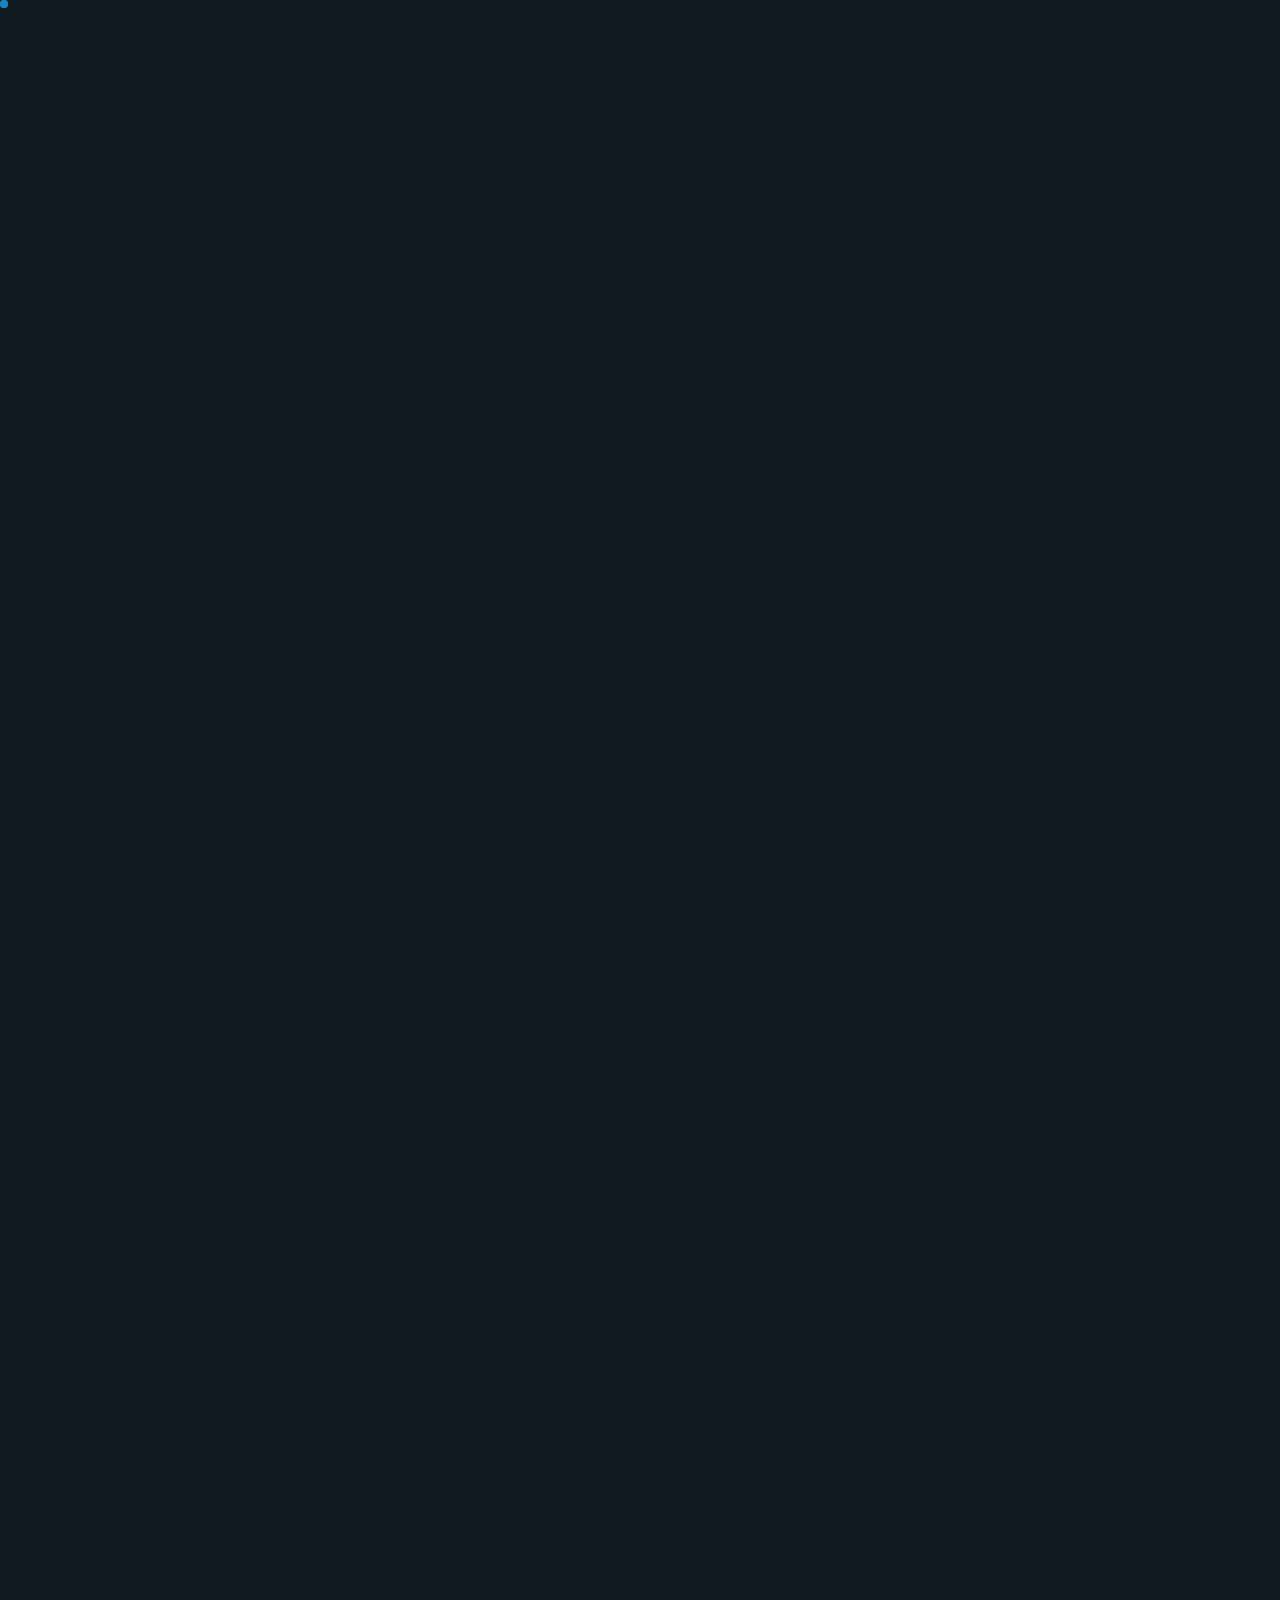
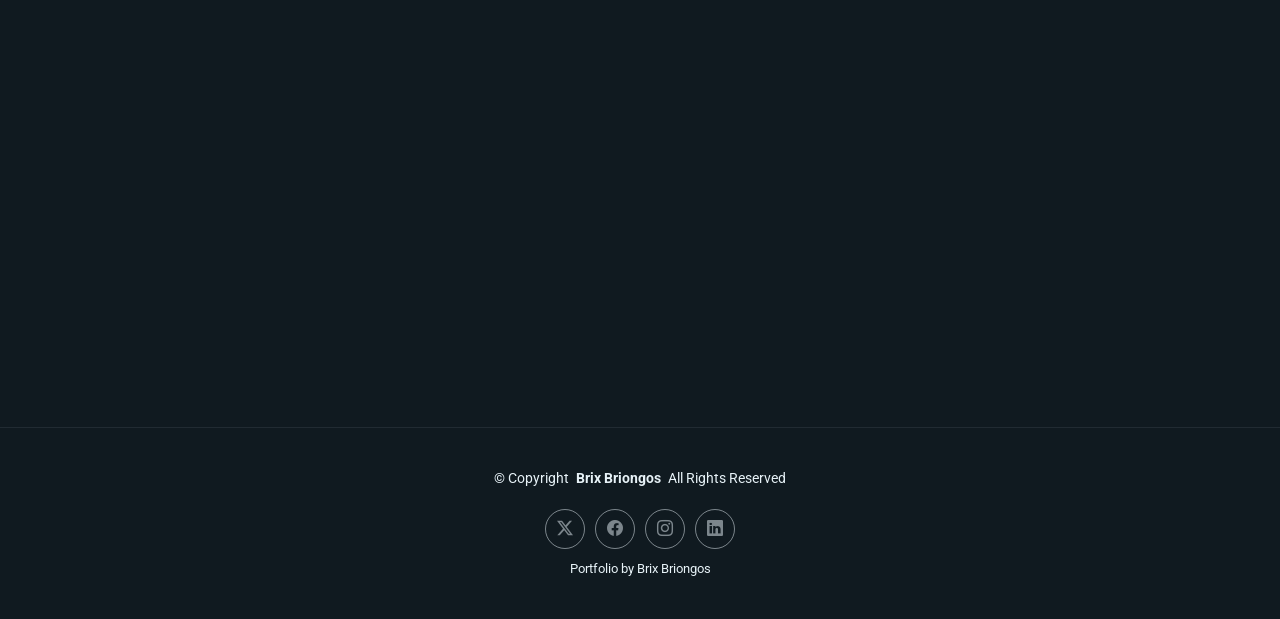
==== commit 73016e9b: "refactor: enhance project descriptions with specific business domain expertise (clinic systems, POS," ====
--- a/about.html
+++ b/about.html
@@ -75,7 +75,7 @@
       <!-- Section Title -->
       <div class="container section-title" data-aos="fade-up">
         <h2>About</h2>
-        <p>This section introduces my background, interests, and passion for computer science. I am dedicated to building innovative solutions, learning new technologies, and contributing to the advancement of the tech industry.</p>
+        <p>I specialize in building enterprise-grade systems for healthcare, retail, HR, and IoT domains. My focus: translating complex business requirements into production-ready applications that solve real industry challenges—from clinic patient management to multi-terminal point-of-sale systems to smart home automation platforms.</p>
       </div><!-- End Section Title -->
 
       <div class="container" data-aos="fade-up" data-aos-delay="100">
@@ -85,12 +85,12 @@
           <div class="col-lg-7" data-aos="fade-right" data-aos-delay="150">
             <div class="intro-content">
               <span class="eyebrow">About Me</span>
-              <h2 class="headline">Hi, I'm Brix Briongos — A Passionate Full-Stack Developer & Computer Science Student</h2>
+              <h2 class="headline">Hi, I'm Brix Briongos — A Passionate Full-Stack Developer Specializing in Enterprise Solutions</h2>
               <p class="lead">
-                I am a 3rd Year Computer Science student at Mabini Colleges Inc., located in the Philippines. My academic and professional journey has equipped me with strong technical foundations in full-stack web development, database management, system design, and IoT solutions. I am dedicated to building innovative, scalable, and user-centric solutions that solve real-world problems.
+                I am a 3rd Year Computer Science student at Mabini Colleges Inc., dedicated to building production-grade business systems. My expertise spans clinic management platforms, point-of-sale applications, IoT smart home solutions, and HR automation systems. I transform complex business requirements into robust, scalable software architectures that drive real-world impact.
               </p>
               <p>
-                Beyond academics, I am actively engaged in freelance projects and continuous learning through practical development experience. I believe in the power of clean code, collaborative problem-solving, and delivering solutions that create real-world impact. My recent work on clinic management systems and point-of-sale applications demonstrates my commitment to excellence in software engineering.
+                My portfolio demonstrates mastery in full-stack development, from database schema design to healthcare compliance protocols, from embedded systems programming to real-time transaction processing. I specialize in systems that demand high reliability, security, and performance—whether managing patient records in medical clinics, processing thousands of transactions daily in retail systems, or coordinating smart device ecosystems. Clean code architecture, rigorous testing, and meticulous attention to detail define my development approach.
               </p>
 
               <div class="cta-group">
@@ -106,7 +106,7 @@
 
           <div class="col-lg-5" data-aos="zoom-in" data-aos-delay="250">
             <figure class="profile-figure text-center text-lg-end">
-              <img src="assets/img/profile/profile.png" alt="Portrait of Alex" class="img-fluid profile-photo">
+              <img src="assets/img/profile/profile.png" alt="Portrait of Brix Briongos" class="img-fluid profile-photo" loading="eager">
             </figure>
           </div>
         </div>
--- a/assets/css/main.css
+++ b/assets/css/main.css
@@ -97,6 +97,14 @@
   padding: 15px;
   margin-bottom: 24px;
   font-weight: 600;
+  border-radius: 4px;
+  animation: slideDown 0.3s ease-out;
+}
+
+.php-email-form .error-message.alert {
+  background-color: #f8d7da;
+  border: 1px solid #f5c6cb;
+  color: #721c24;
 }
 
 .php-email-form .sent-message {
@@ -107,6 +115,14 @@
   padding: 15px;
   margin-bottom: 24px;
   font-weight: 600;
+  border-radius: 4px;
+  animation: slideDown 0.3s ease-out;
+}
+
+.php-email-form .sent-message.alert {
+  background-color: #d4edda;
+  border: 1px solid #c3e6cb;
+  color: #155724;
 }
 
 .php-email-form .loading {
@@ -136,6 +152,17 @@
 
   100% {
     transform: rotate(360deg);
+  }
+}
+
+@keyframes slideDown {
+  from {
+    opacity: 0;
+    transform: translateY(-20px);
+  }
+  to {
+    opacity: 1;
+    transform: translateY(0);
   }
 }
 
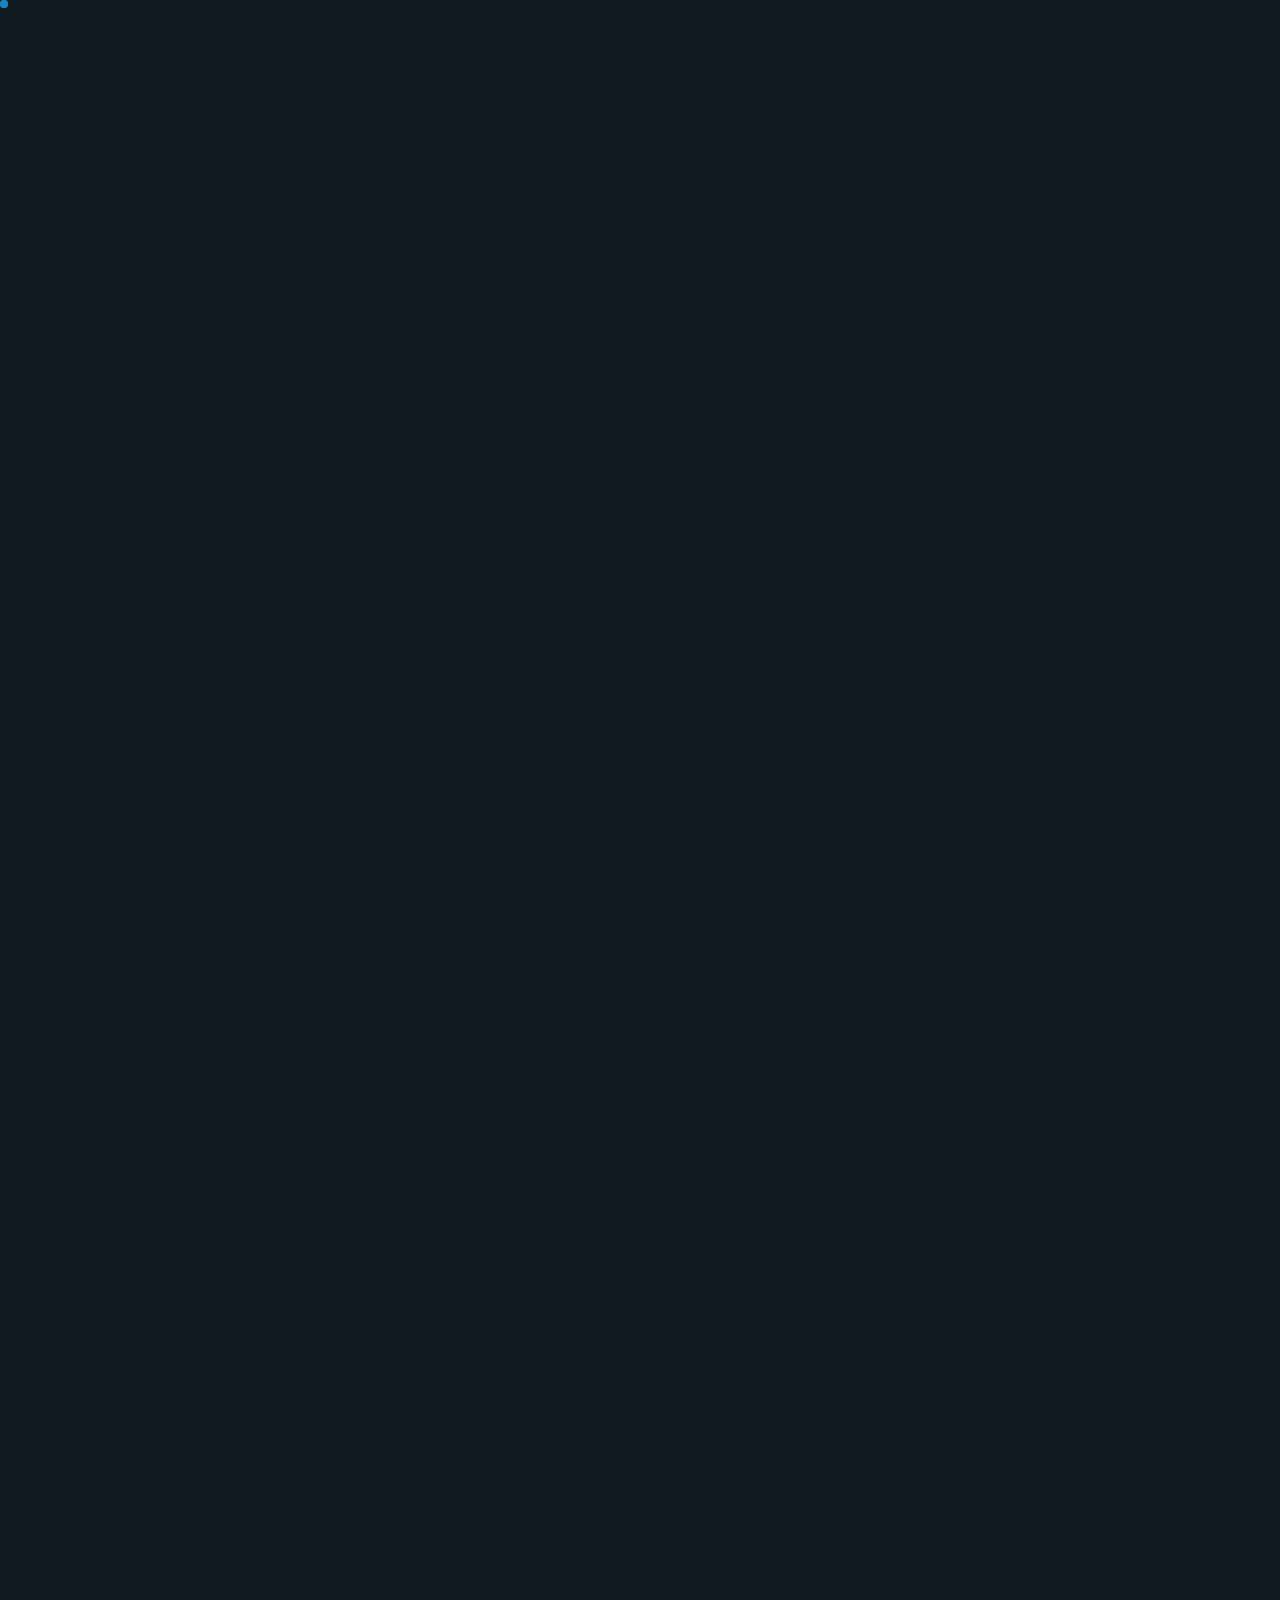
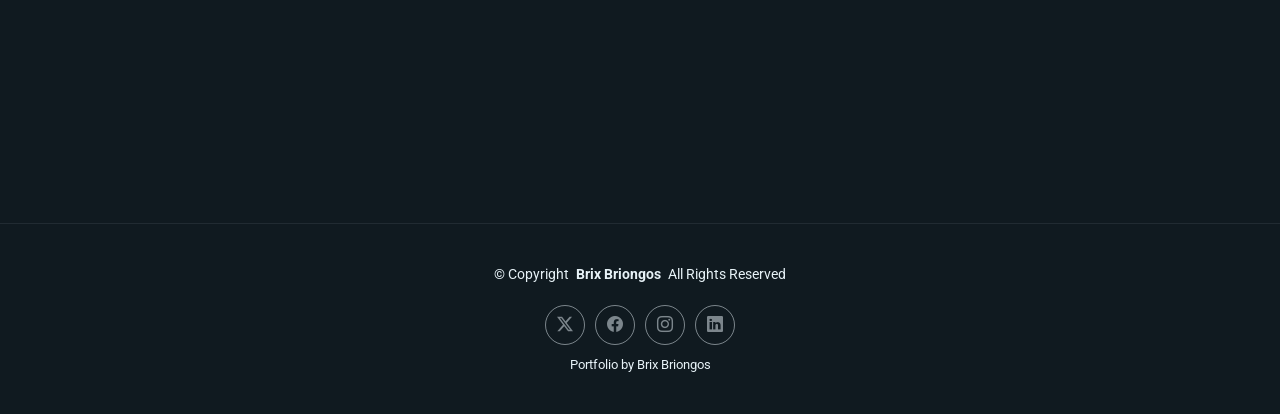
==== commit b7fe89c8: "refactor: focus on projects, reduce personal emphasis on home and about pages" ====
--- a/about.html
+++ b/about.html
@@ -75,7 +75,7 @@
       <!-- Section Title -->
       <div class="container section-title" data-aos="fade-up">
         <h2>About</h2>
-        <p>I specialize in building enterprise-grade systems for healthcare, retail, HR, and IoT domains. My focus: translating complex business requirements into production-ready applications that solve real industry challenges—from clinic patient management to multi-terminal point-of-sale systems to smart home automation platforms.</p>
+        <p>Brix Briongos - Full-Stack Developer | Computer Science, Mabini Colleges Inc.</p>
       </div><!-- End Section Title -->
 
       <div class="container" data-aos="fade-up" data-aos-delay="100">
@@ -85,12 +85,12 @@
           <div class="col-lg-7" data-aos="fade-right" data-aos-delay="150">
             <div class="intro-content">
               <span class="eyebrow">About Me</span>
-              <h2 class="headline">Hi, I'm Brix Briongos — A Passionate Full-Stack Developer Specializing in Enterprise Solutions</h2>
+              <h2 class="headline">Full-Stack Developer Building Enterprise Business Systems</h2>
               <p class="lead">
-                I am a 3rd Year Computer Science student at Mabini Colleges Inc., dedicated to building production-grade business systems. My expertise spans clinic management platforms, point-of-sale applications, IoT smart home solutions, and HR automation systems. I transform complex business requirements into robust, scalable software architectures that drive real-world impact.
+                3rd Year Computer Science student. I build production-grade systems for healthcare clinics, retail point-of-sale platforms, HR automation, and IoT smart home solutions.
               </p>
               <p>
-                My portfolio demonstrates mastery in full-stack development, from database schema design to healthcare compliance protocols, from embedded systems programming to real-time transaction processing. I specialize in systems that demand high reliability, security, and performance—whether managing patient records in medical clinics, processing thousands of transactions daily in retail systems, or coordinating smart device ecosystems. Clean code architecture, rigorous testing, and meticulous attention to detail define my development approach.
+                My work focuses on solving real business problems with clean architecture, database optimization, and attention to performance and security. See my projects below.
               </p>
 
               <div class="cta-group">
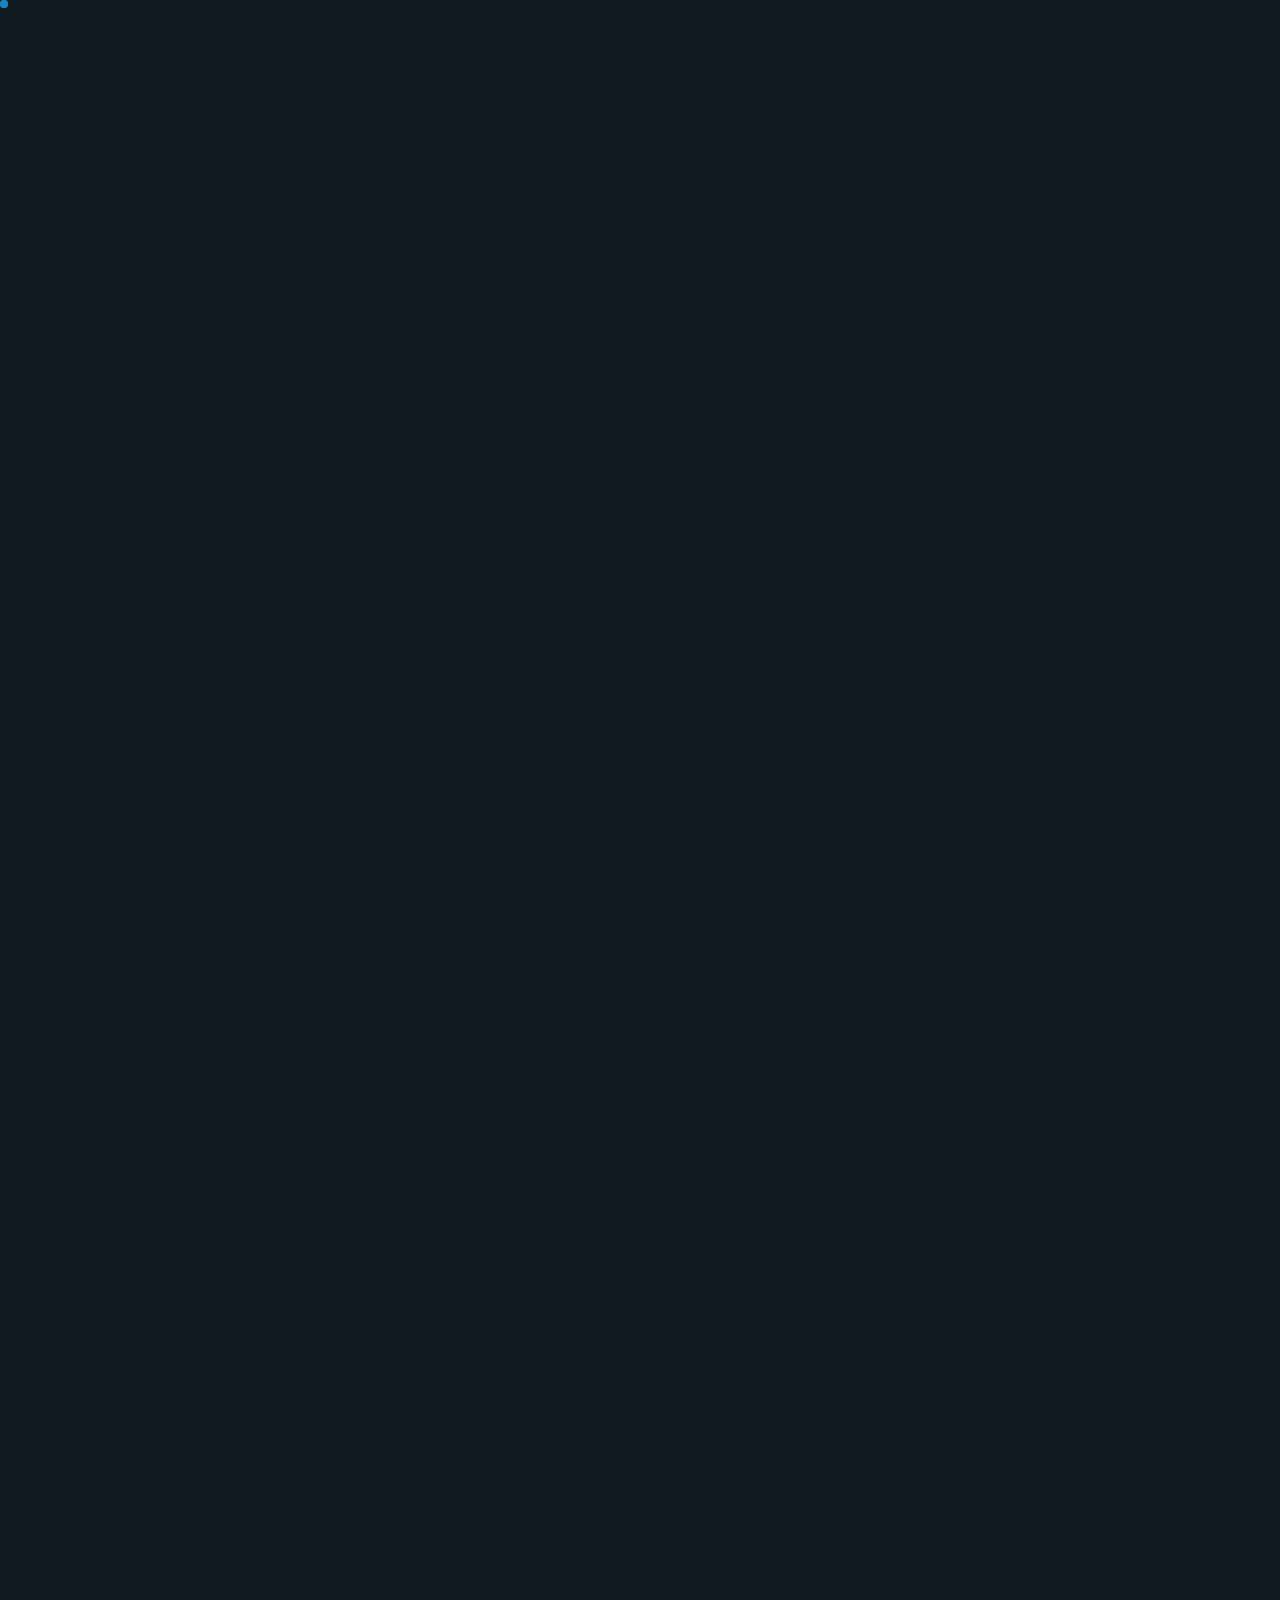
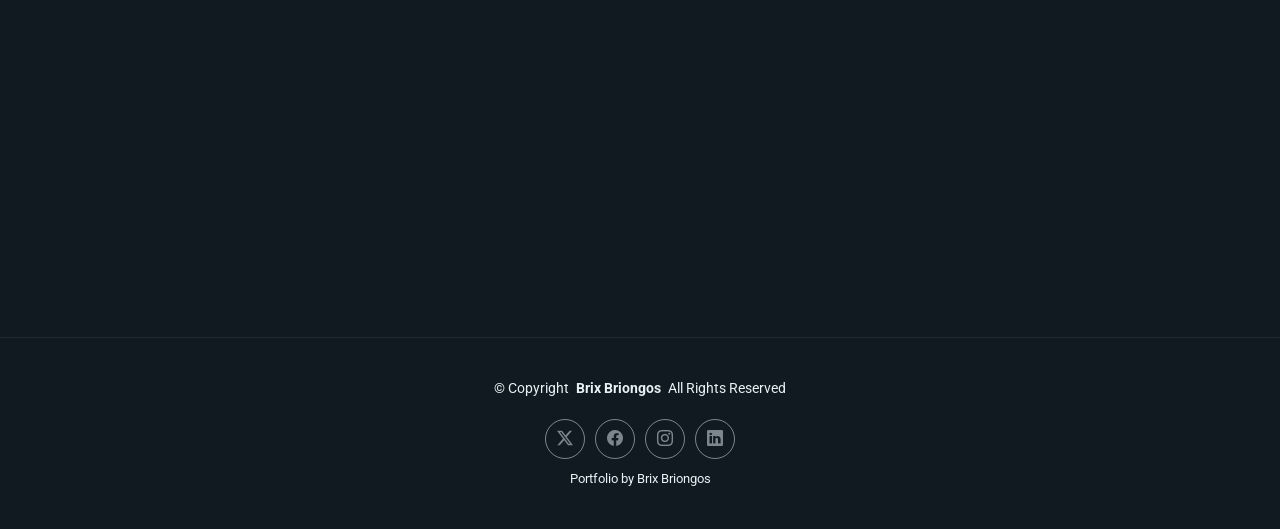
==== commit 25d4b4bf: "feat: professionalize home and services page content with industry-standard messaging" ====
--- a/about.html
+++ b/about.html
@@ -75,7 +75,7 @@
       <!-- Section Title -->
       <div class="container section-title" data-aos="fade-up">
         <h2>About</h2>
-        <p>Brix Briongos - Full-Stack Developer | Computer Science, Mabini Colleges Inc.</p>
+        <p>This section introduces my background, interests, and passion for computer science. I am dedicated to building innovative solutions, learning new technologies, and contributing to the advancement of the tech industry.</p>
       </div><!-- End Section Title -->
 
       <div class="container" data-aos="fade-up" data-aos-delay="100">
@@ -85,12 +85,12 @@
           <div class="col-lg-7" data-aos="fade-right" data-aos-delay="150">
             <div class="intro-content">
               <span class="eyebrow">About Me</span>
-              <h2 class="headline">Full-Stack Developer Building Enterprise Business Systems</h2>
+              <h2 class="headline">Hi, I'm Brix Briongos — A Passionate Full-Stack Developer & Computer Science Student</h2>
               <p class="lead">
-                3rd Year Computer Science student. I build production-grade systems for healthcare clinics, retail point-of-sale platforms, HR automation, and IoT smart home solutions.
+                I am a 3rd Year Computer Science student at Mabini Colleges Inc., located in the Philippines. My academic and professional journey has equipped me with strong technical foundations in full-stack web development, database management, system design, and IoT solutions. I am dedicated to building innovative, scalable, and user-centric solutions that solve real-world problems.
               </p>
               <p>
-                My work focuses on solving real business problems with clean architecture, database optimization, and attention to performance and security. See my projects below.
+                Beyond academics, I am actively engaged in freelance projects and continuous learning through practical development experience. I believe in the power of clean code, collaborative problem-solving, and delivering solutions that create real-world impact. My recent work on clinic management systems and point-of-sale applications demonstrates my commitment to excellence in software engineering.
               </p>
 
               <div class="cta-group">
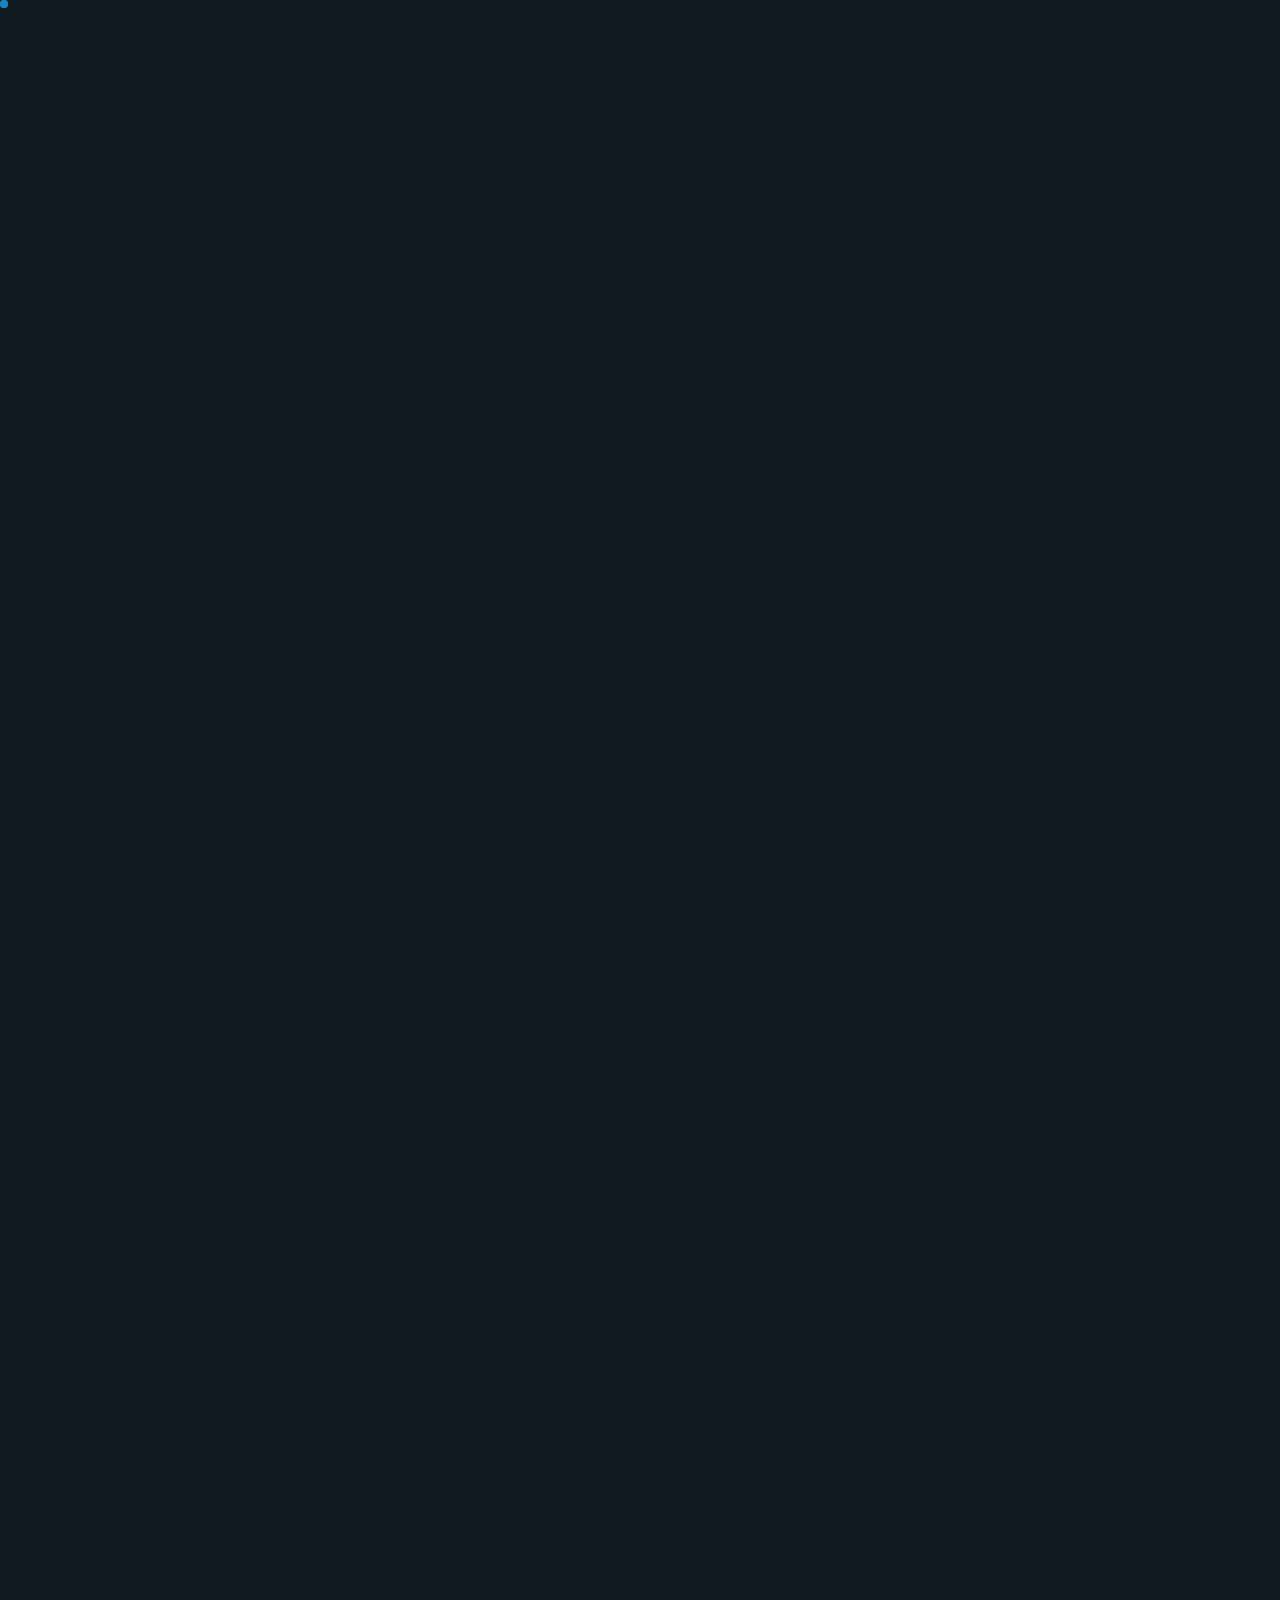
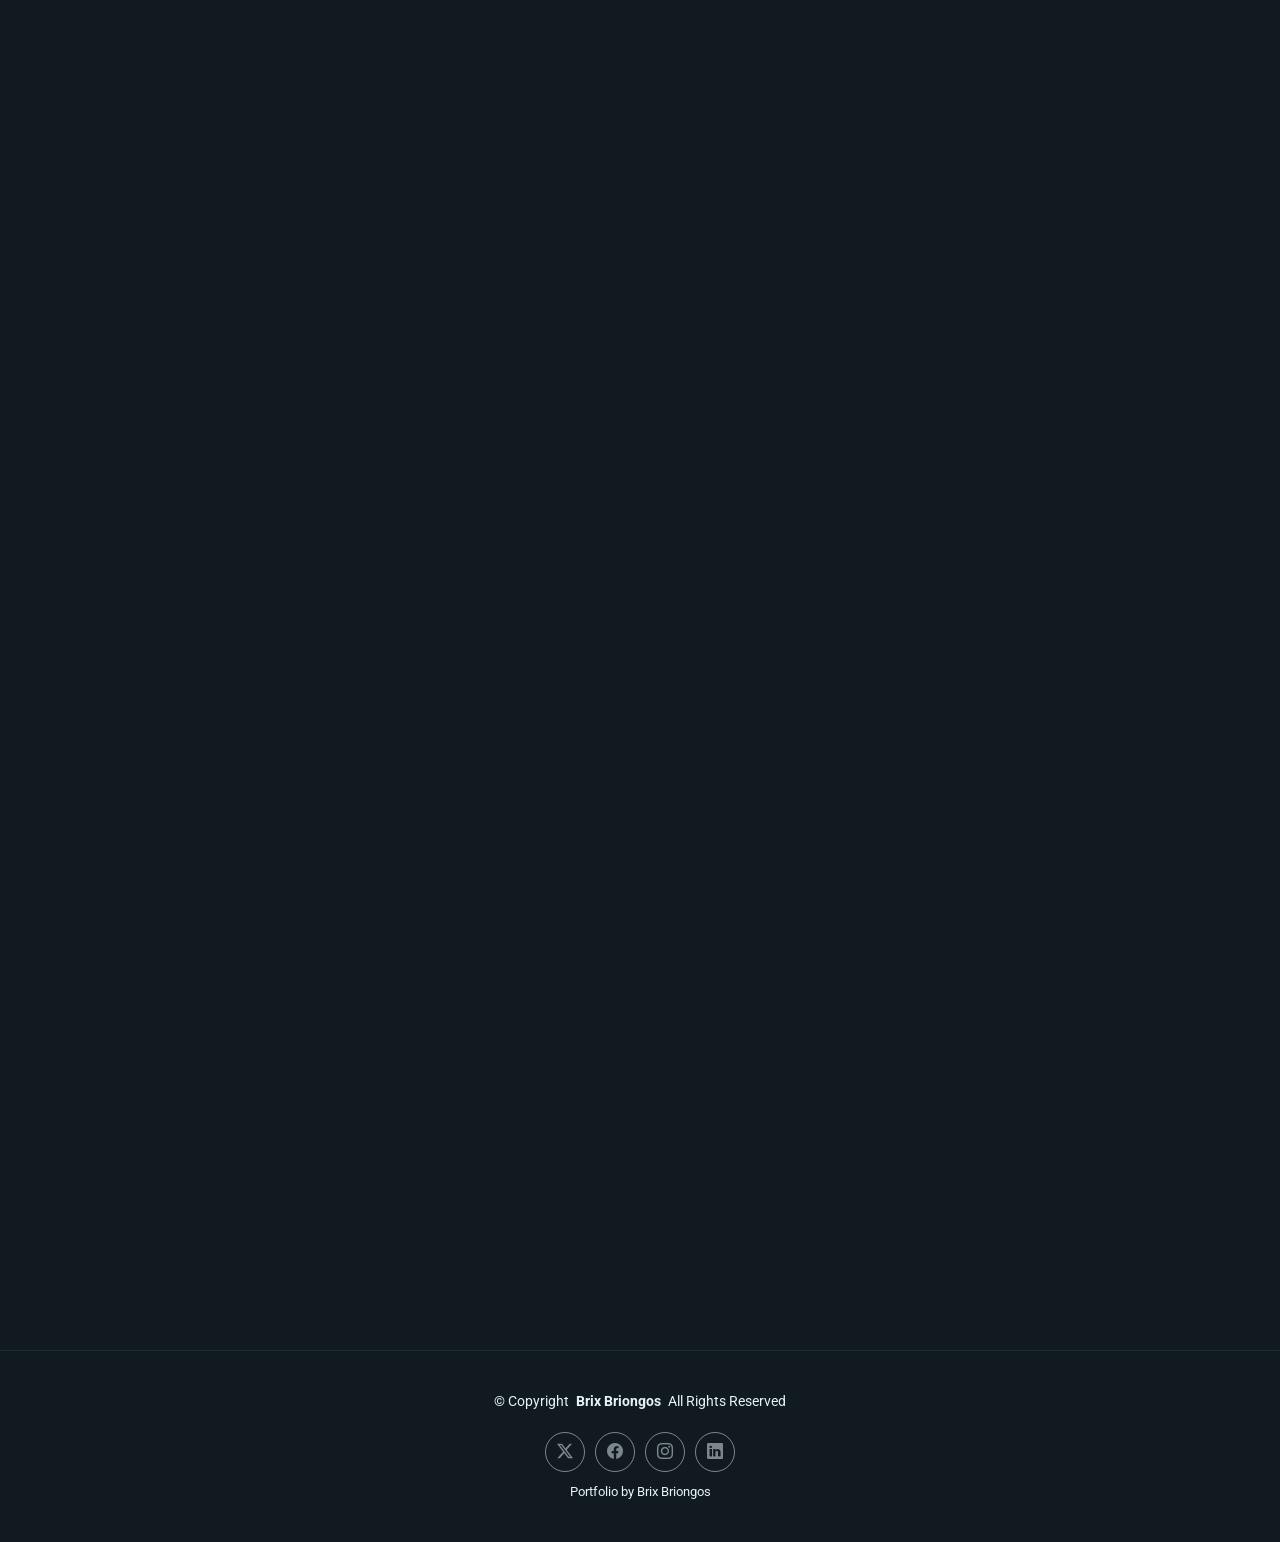
==== commit b5dd304c: "feat: add testimonials section with professional testimonial cards, update social URLs and hero alt " ====
--- a/about.html
+++ b/about.html
@@ -221,8 +221,123 @@
 
     </section><!-- /Skills Section -->
 
-
-
+    <!-- Testimonials Section -->
+    <section id="testimonials" class="testimonials section-bg">
+      <div class="container section-title" data-aos="fade-up">
+        <h2>Client Testimonials</h2>
+        <p>Feedback from clients and colleagues who have experienced my work and professional approach.</p>
+      </div>
+
+      <div class="container" data-aos="fade-up" data-aos-delay="100">
+        <div class="row g-4">
+
+          <div class="col-md-6" data-aos="fade-up" data-aos-delay="100">
+            <div class="testimonial-card">
+              <div class="testimonial-header">
+                <div class="testimonial-profile">
+                  <div class="testimonial-avatar">
+                    <i class="bi bi-person-circle" style="font-size: 3rem; color: #1387c1;"></i>
+                  </div>
+                  <div class="testimonial-info">
+                    <h4>Dr. Maria Santos</h4>
+                    <span>Clinic Manager, ClinicaRe Project</span>
+                  </div>
+                </div>
+              </div>
+              <div class="testimonial-body">
+                <p className="testimonial-text">"Brix delivered an exceptional clinic management system that transformed our operations. His understanding of healthcare workflows and attention to data security was impressive. The system is intuitive, reliable, and has significantly reduced our administrative workload."</p>
+                <div class="testimonial-rating">
+                  <i class="bi bi-star-fill"></i>
+                  <i class="bi bi-star-fill"></i>
+                  <i class="bi bi-star-fill"></i>
+                  <i class="bi bi-star-fill"></i>
+                  <i class="bi bi-star-fill"></i>
+                </div>
+              </div>
+            </div>
+          </div>
+
+          <div class="col-md-6" data-aos="fade-up" data-aos-delay="200">
+            <div class="testimonial-card">
+              <div class="testimonial-header">
+                <div class="testimonial-profile">
+                  <div class="testimonial-avatar">
+                    <i class="bi bi-person-circle" style="font-size: 3rem; color: #1387c1;"></i>
+                  </div>
+                  <div class="testimonial-info">
+                    <h4>John P. Reyes</h4>
+                    <span>Project Supervisor, Database Optimization</span>
+                  </div>
+                </div>
+              </div>
+              <div class="testimonial-body">
+                <p className="testimonial-text">"Working with Brix on database architecture was a game-changer. His expertise in query optimization reduced our query times by 60%. He's detail-oriented, communicates clearly, and solves problems methodically. Highly recommended for any backend development work."</p>
+                <div class="testimonial-rating">
+                  <i class="bi bi-star-fill"></i>
+                  <i class="bi bi-star-fill"></i>
+                  <i class="bi bi-star-fill"></i>
+                  <i class="bi bi-star-fill"></i>
+                  <i class="bi bi-star-fill"></i>
+                </div>
+              </div>
+            </div>
+          </div>
+
+          <div class="col-md-6" data-aos="fade-up" data-aos-delay="300">
+            <div class="testimonial-card">
+              <div class="testimonial-header">
+                <div class="testimonial-profile">
+                  <div class="testimonial-avatar">
+                    <i class="bi bi-person-circle" style="font-size: 3rem; color: #1387c1;"></i>
+                  </div>
+                  <div class="testimonial-info">
+                    <h4>Prof. Elena Mendoza</h4>
+                    <span>Academic Advisor, Computer Science</span>
+                  </div>
+                </div>
+              </div>
+              <div class="testimonial-body">
+                <p className="testimonial-text">"Brix stands out among computer science students for his practical approach to problem-solving. His projects demonstrate not just technical proficiency but also professional software engineering practices. He's a valuable asset to any development team."</p>
+                <div class="testimonial-rating">
+                  <i class="bi bi-star-fill"></i>
+                  <i class="bi bi-star-fill"></i>
+                  <i class="bi bi-star-fill"></i>
+                  <i class="bi bi-star-fill"></i>
+                  <i class="bi bi-star-fill"></i>
+                </div>
+              </div>
+            </div>
+          </div>
+
+          <div class="col-md-6" data-aos="fade-up" data-aos-delay="400">
+            <div class="testimonial-card">
+              <div class="testimonial-header">
+                <div class="testimonial-profile">
+                  <div class="testimonial-avatar">
+                    <i class="bi bi-person-circle" style="font-size: 3rem; color: #1387c1;"></i>
+                  </div>
+                  <div class="testimonial-info">
+                    <h4>Robert Chen</h4>
+                    <span>Tech Lead, Full-Stack Projects</span>
+                  </div>
+                </div>
+              </div>
+              <div class="testimonial-body">
+                <p className="testimonial-text">"Brix's full-stack capabilities are remarkable. From responsive UI design to complex backend logic, he delivers consistently high-quality code. His code reviews are thorough, and he's excellent at mentoring junior developers. A true professional."</p>
+                <div class="testimonial-rating">
+                  <i class="bi bi-star-fill"></i>
+                  <i class="bi bi-star-fill"></i>
+                  <i class="bi bi-star-fill"></i>
+                  <i class="bi bi-star-fill"></i>
+                  <i class="bi bi-star-fill"></i>
+                </div>
+              </div>
+            </div>
+          </div>
+
+        </div>
+      </div>
+    </section><!-- /Testimonials Section -->
 
 
   </main>
--- a/assets/css/main.css
+++ b/assets/css/main.css
@@ -1419,6 +1419,101 @@
   background-color: var(--accent-color);
 }
 
+/* Testimonial Cards Grid (for About page) */
+.testimonial-card {
+  background: var(--surface-color);
+  border-radius: 12px;
+  padding: 2rem;
+  box-shadow: 0 5px 20px rgba(0, 0, 0, 0.03);
+  transition: all 0.3s ease;
+  border: 1px solid color-mix(in srgb, var(--default-color), transparent 93%);
+  height: 100%;
+}
+
+.testimonial-card:hover {
+  transform: translateY(-8px);
+  box-shadow: 0 10px 30px rgba(0, 0, 0, 0.08);
+  border-color: color-mix(in srgb, var(--accent-color), transparent 80%);
+}
+
+.testimonial-card .testimonial-header {
+  display: flex;
+  align-items: center;
+  gap: 1rem;
+  margin-bottom: 1.5rem;
+}
+
+.testimonial-card .testimonial-avatar {
+  width: 60px;
+  height: 60px;
+  border-radius: 50%;
+  background: linear-gradient(135deg, var(--accent-color), color-mix(in srgb, var(--accent-color), blue 20%));
+  display: flex;
+  align-items: center;
+  justify-content: center;
+  flex-shrink: 0;
+}
+
+.testimonial-card .testimonial-avatar i {
+  color: var(--contrast-color);
+  font-size: 2rem;
+}
+
+.testimonial-card .testimonial-info h4 {
+  font-size: 1.1rem;
+  font-weight: 600;
+  margin: 0 0 0.25rem 0;
+  color: var(--heading-color);
+}
+
+.testimonial-card .testimonial-info span {
+  display: block;
+  font-size: 0.9rem;
+  color: color-mix(in srgb, var(--default-color), transparent 40%);
+  font-weight: 500;
+}
+
+.testimonial-card .testimonial-body {
+  display: flex;
+  flex-direction: column;
+}
+
+.testimonial-card .testimonial-body p {
+  font-size: 0.95rem;
+  line-height: 1.7;
+  color: color-mix(in srgb, var(--default-color), transparent 25%);
+  margin: 0 0 1.25rem 0;
+  font-style: italic;
+}
+
+.testimonial-card .testimonial-rating {
+  display: flex;
+  align-items: center;
+  gap: 0.25rem;
+  margin-top: auto;
+}
+
+.testimonial-card .testimonial-rating i {
+  color: #ffc107;
+  font-size: 0.95rem;
+}
+
+/* Responsive testimonial cards */
+@media (max-width: 768px) {
+  .testimonial-card {
+    padding: 1.5rem;
+  }
+
+  .testimonial-card .testimonial-header {
+    margin-bottom: 1.25rem;
+  }
+
+  .testimonial-card .testimonial-body p {
+    font-size: 0.9rem;
+    margin-bottom: 1rem;
+  }
+}
+
 /*--------------------------------------------------------------
 # Resume Section
 --------------------------------------------------------------*/
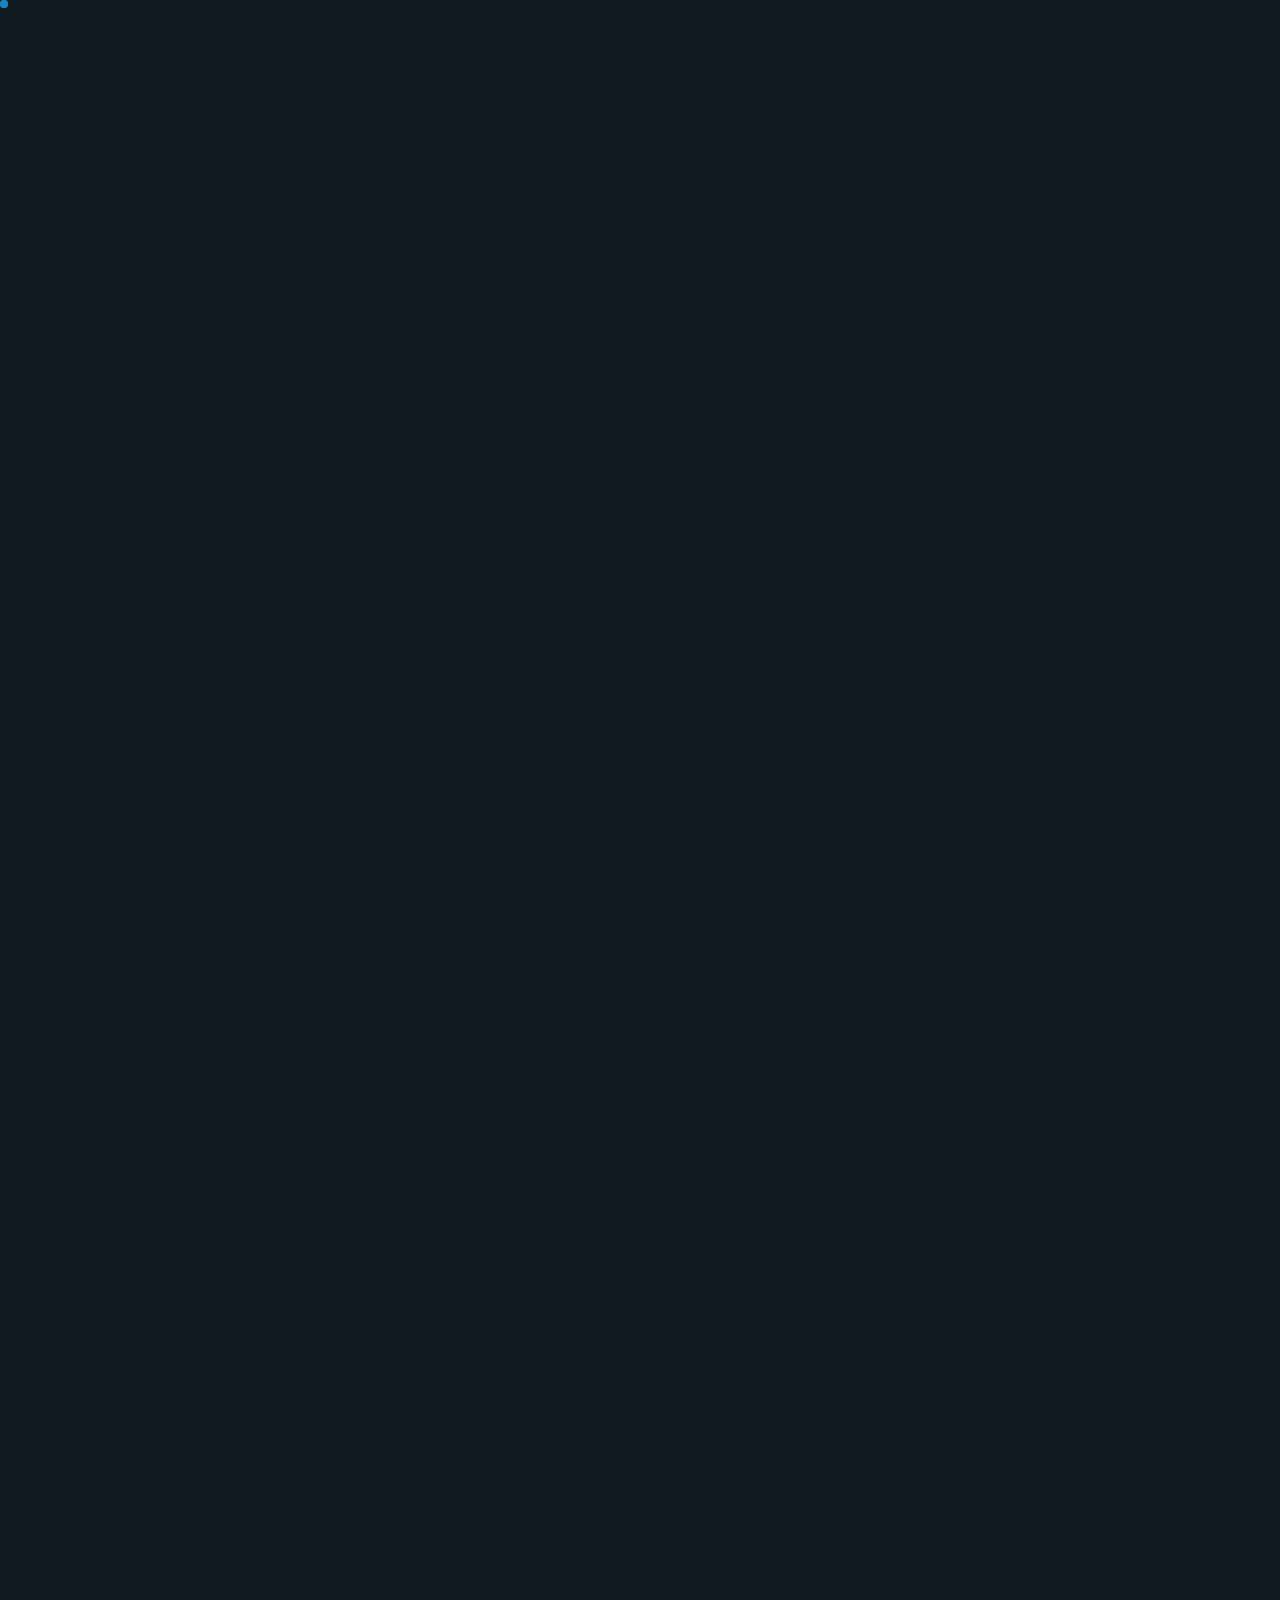
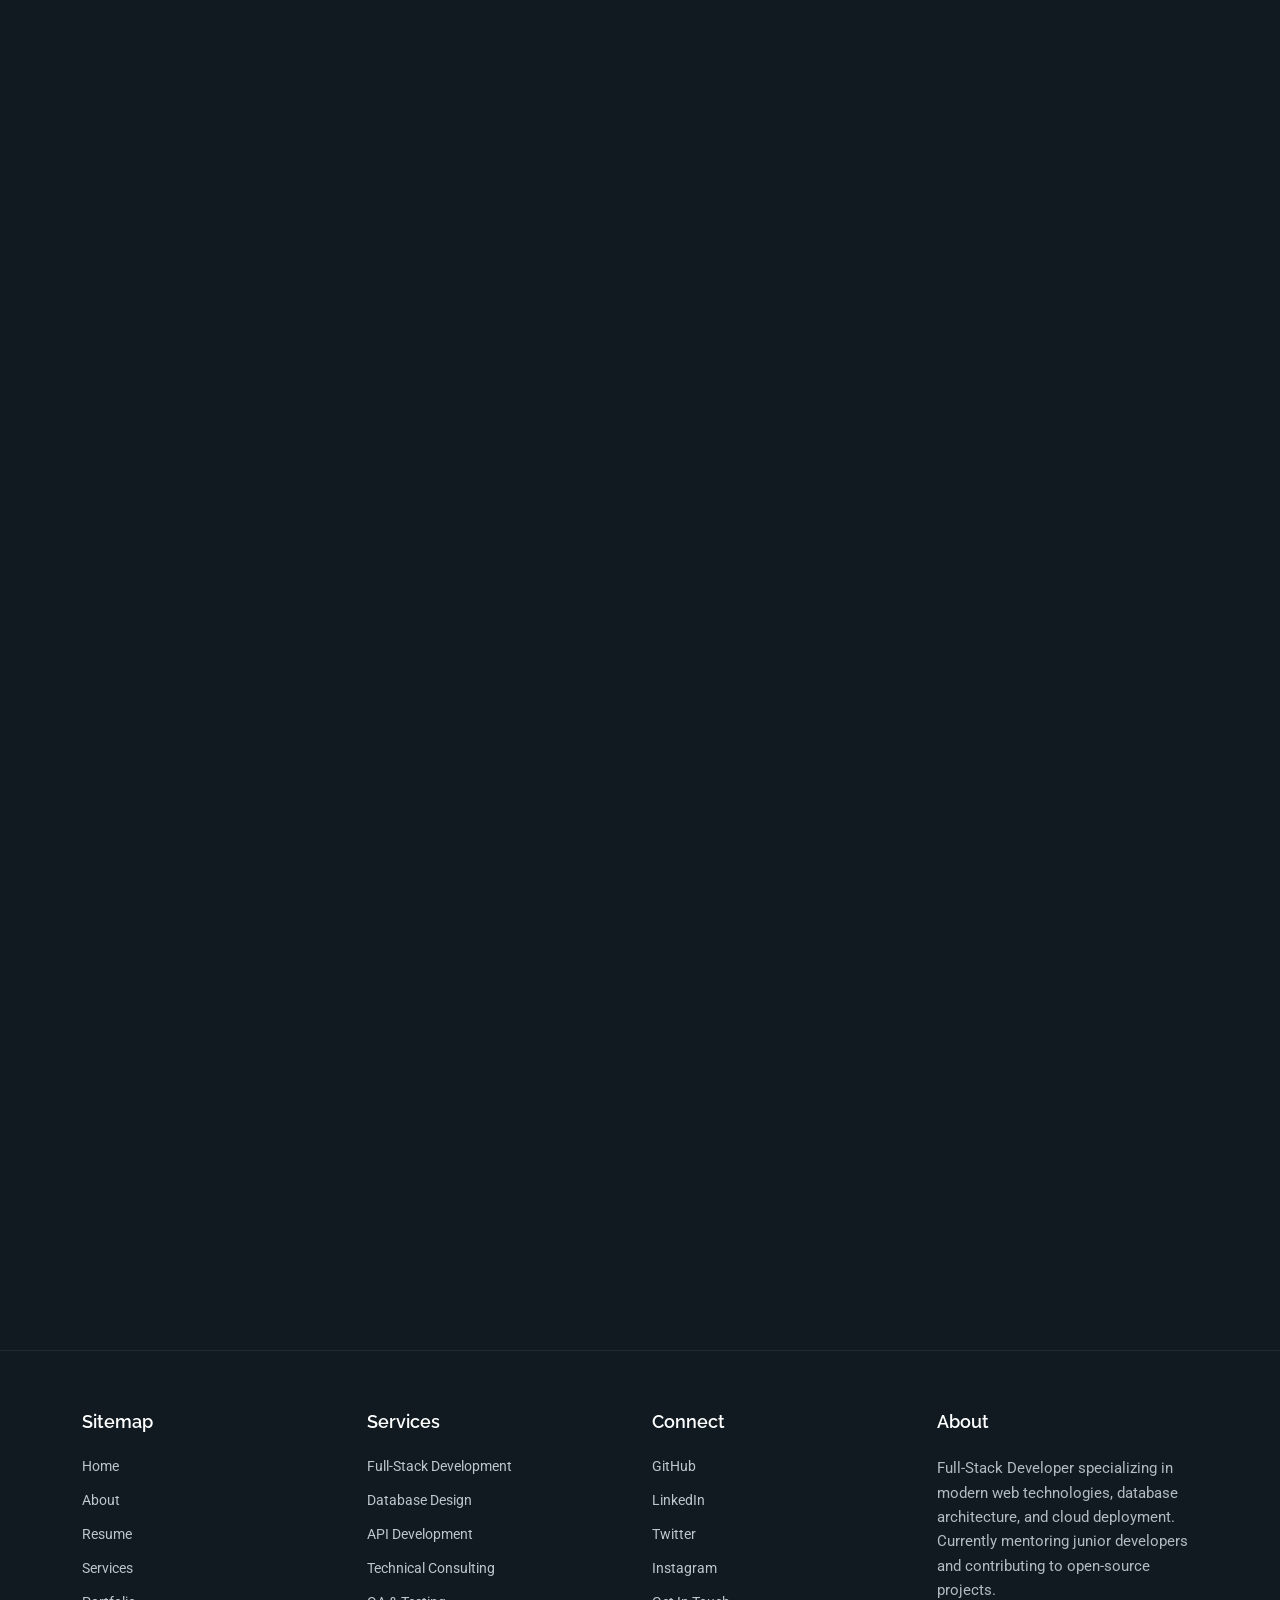
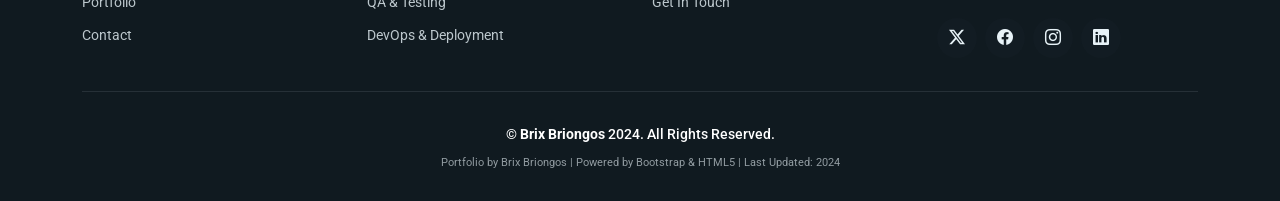
==== commit 699af178: "feat: add comprehensive service-details page, enhance footer with sitemap/links, fix header social U" ====
--- a/about.html
+++ b/about.html
@@ -345,20 +345,67 @@
   <footer id="footer" class="footer">
 
     <div class="container">
-      <div class="copyright text-center ">
-        <p>© <span>Copyright</span> <strong class="px-1 sitename">Brix Briongos</strong> <span>All Rights Reserved<br></span></p>
-      </div>
-      <div class="social-links d-flex justify-content-center">
-        <a href=""><i class="bi bi-twitter-x"></i></a>
-        <a href=""><i class="bi bi-facebook"></i></a>
-        <a href=""><i class="bi bi-instagram"></i></a>
-        <a href=""><i class="bi bi-linkedin"></i></a>
-      </div>
-      <div class="credits">
-        <!-- All the links in the footer should remain intact. -->
-        <!-- You can delete the links only if you've purchased the pro version. -->
-        <!-- Personal Portfolio 2026 -->
-        Portfolio by Brix Briongos
+      <div class="row footer-content">
+        <!-- Sitemap Column -->
+        <div class="col-lg-3 col-md-6 footer-links">
+          <h4>Sitemap</h4>
+          <ul>
+            <li><a href="index.html">Home</a></li>
+            <li><a href="about.html">About</a></li>
+            <li><a href="resume.html">Resume</a></li>
+            <li><a href="services.html">Services</a></li>
+            <li><a href="portfolio.html">Portfolio</a></li>
+            <li><a href="contact.html">Contact</a></li>
+          </ul>
+        </div>
+
+        <!-- Services Column -->
+        <div class="col-lg-3 col-md-6 footer-links">
+          <h4>Services</h4>
+          <ul>
+            <li><a href="service-details.html?service=fullstack">Full-Stack Development</a></li>
+            <li><a href="service-details.html?service=database">Database Design</a></li>
+            <li><a href="service-details.html?service=api">API Development</a></li>
+            <li><a href="service-details.html?service=consulting">Technical Consulting</a></li>
+            <li><a href="service-details.html?service=testing">QA & Testing</a></li>
+            <li><a href="service-details.html?service=devops">DevOps & Deployment</a></li>
+          </ul>
+        </div>
+
+        <!-- Connect Column -->
+        <div class="col-lg-3 col-md-6 footer-links">
+          <h4>Connect</h4>
+          <ul>
+            <li><a href="https://github.com/brixbriongos" target="_blank">GitHub</a></li>
+            <li><a href="https://linkedin.com/in/brix-briongos" target="_blank">LinkedIn</a></li>
+            <li><a href="https://twitter.com/brixbriongos" target="_blank">Twitter</a></li>
+            <li><a href="https://instagram.com/brixbriongos" target="_blank">Instagram</a></li>
+            <li><a href="contact.html">Get In Touch</a></li>
+          </ul>
+        </div>
+
+        <!-- About Column -->
+        <div class="col-lg-3 col-md-6 footer-about">
+          <h4>About</h4>
+          <p>Full-Stack Developer specializing in modern web technologies, database architecture, and cloud deployment. Currently mentoring junior developers and contributing to open-source projects.</p>
+          <div class="footer-social-links d-flex gap-2 mt-3">
+            <a href="https://twitter.com/brixbriongos" target="_blank" class="twitter-link"><i class="bi bi-twitter-x"></i></a>
+            <a href="https://facebook.com/brixbriongos" target="_blank" class="facebook-link"><i class="bi bi-facebook"></i></a>
+            <a href="https://instagram.com/brixbriongos" target="_blank" class="instagram-link"><i class="bi bi-instagram"></i></a>
+            <a href="https://linkedin.com/in/brix-briongos" target="_blank" class="linkedin-link"><i class="bi bi-linkedin"></i></a>
+          </div>
+        </div>
+      </div>
+
+      <hr style="margin: 2rem 0; opacity: 0.1;">
+
+      <div class="footer-bottom">
+        <div class="copyright text-center">
+          <p>© <strong class="sitename">Brix Briongos</strong> 2024. All Rights Reserved.</p>
+        </div>
+        <div class="credits text-center mt-2">
+          <small>Portfolio by Brix Briongos | Powered by Bootstrap & HTML5 | Last Updated: 2024</small>
+        </div>
       </div>
     </div>
 
--- a/assets/css/main.css
+++ b/assets/css/main.css
@@ -503,13 +503,86 @@
   color: var(--default-color);
   background-color: var(--background-color);
   font-size: 14px;
-  padding: 40px 0;
+  padding: 60px 0 30px 0;
   position: relative;
   border-top: 1px solid color-mix(in srgb, var(--default-color), transparent 92%);
 }
 
+.footer .footer-content {
+  margin-bottom: 2rem;
+}
+
+.footer .footer-links h4,
+.footer .footer-about h4 {
+  font-size: 1.1rem;
+  font-weight: 600;
+  margin-bottom: 1.5rem;
+  color: var(--heading-color);
+}
+
+.footer .footer-links ul {
+  list-style: none;
+  padding: 0;
+  margin: 0;
+}
+
+.footer .footer-links ul li {
+  margin-bottom: 0.8rem;
+}
+
+.footer .footer-links ul li a {
+  color: color-mix(in srgb, var(--default-color), transparent 20%);
+  transition: all 0.3s ease;
+  display: inline-flex;
+  align-items: center;
+  gap: 0.5rem;
+}
+
+.footer .footer-links ul li a:hover {
+  color: var(--accent-color);
+  transform: translateX(3px);
+}
+
+.footer .footer-about p {
+  color: color-mix(in srgb, var(--default-color), transparent 25%);
+  line-height: 1.6;
+  font-size: 0.95rem;
+  margin-bottom: 0;
+}
+
+.footer .footer-social-links a {
+  display: inline-flex;
+  align-items: center;
+  justify-content: center;
+  width: 40px;
+  height: 40px;
+  border-radius: 50%;
+  background: color-mix(in srgb, var(--surface-color), transparent 40%);
+  font-size: 16px;
+  color: var(--default-color);
+  transition: all 0.3s ease;
+}
+
+.footer .footer-social-links a:hover {
+  background: var(--accent-color);
+  color: var(--contrast-color);
+  transform: translateY(-3px);
+}
+
 .footer .copyright p {
   margin-bottom: 0;
+  color: var(--heading-color);
+  font-weight: 500;
+}
+
+.footer .credits {
+  font-size: 12px;
+  text-align: center;
+  color: color-mix(in srgb, var(--default-color), transparent 40%);
+}
+
+.footer .footer-bottom {
+  text-align: center;
 }
 
 .footer .social-links {
@@ -535,10 +608,28 @@
   border-color: var(--accent-color);
 }
 
-.footer .credits {
-  margin-top: 10px;
-  font-size: 13px;
-  text-align: center;
+@media (max-width: 768px) {
+  .footer {
+    padding: 40px 0 20px 0;
+  }
+
+  .footer .footer-links h4,
+  .footer .footer-about h4 {
+    margin-bottom: 1rem;
+  }
+
+  .footer .footer-links,
+  .footer .footer-about {
+    margin-bottom: 2rem;
+  }
+
+  .footer .footer-links ul li {
+    margin-bottom: 0.6rem;
+  }
+
+  .footer .footer-links ul li a {
+    font-size: 0.9rem;
+  }
 }
 
 /*--------------------------------------------------------------
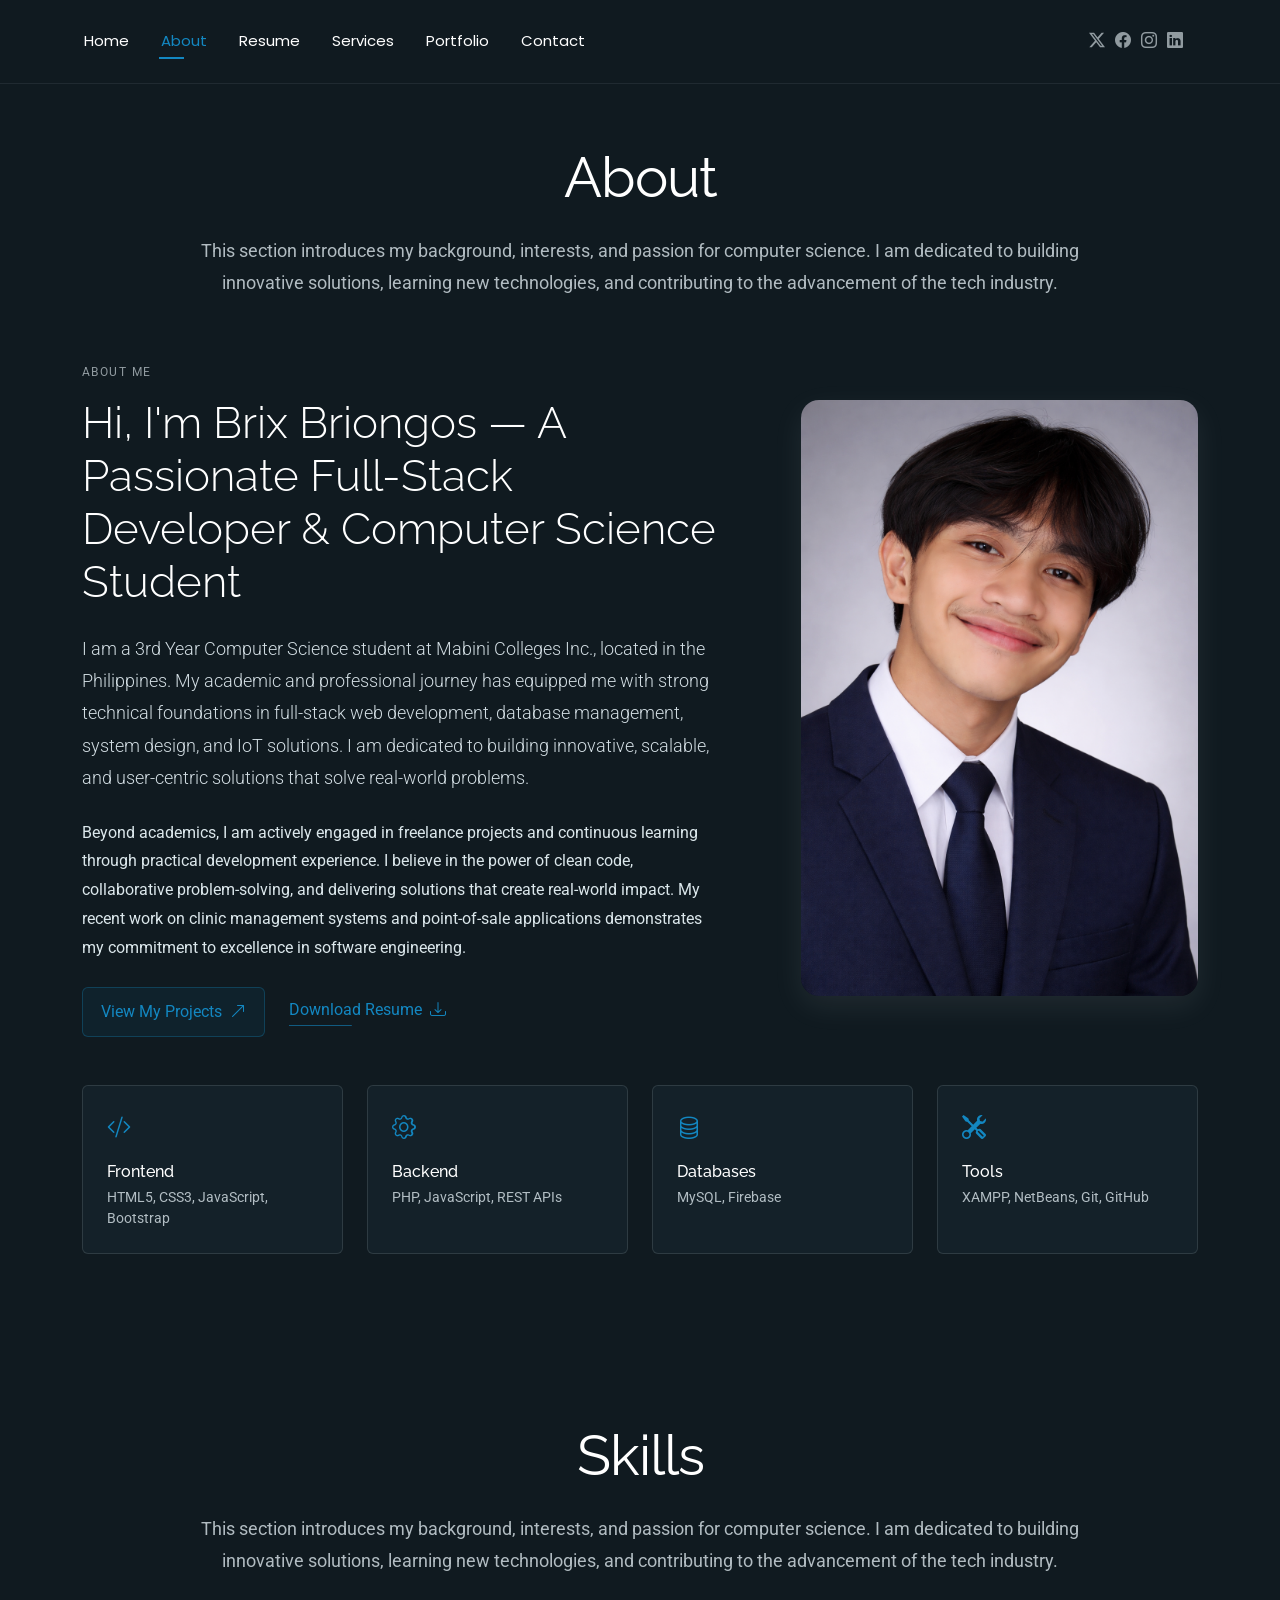
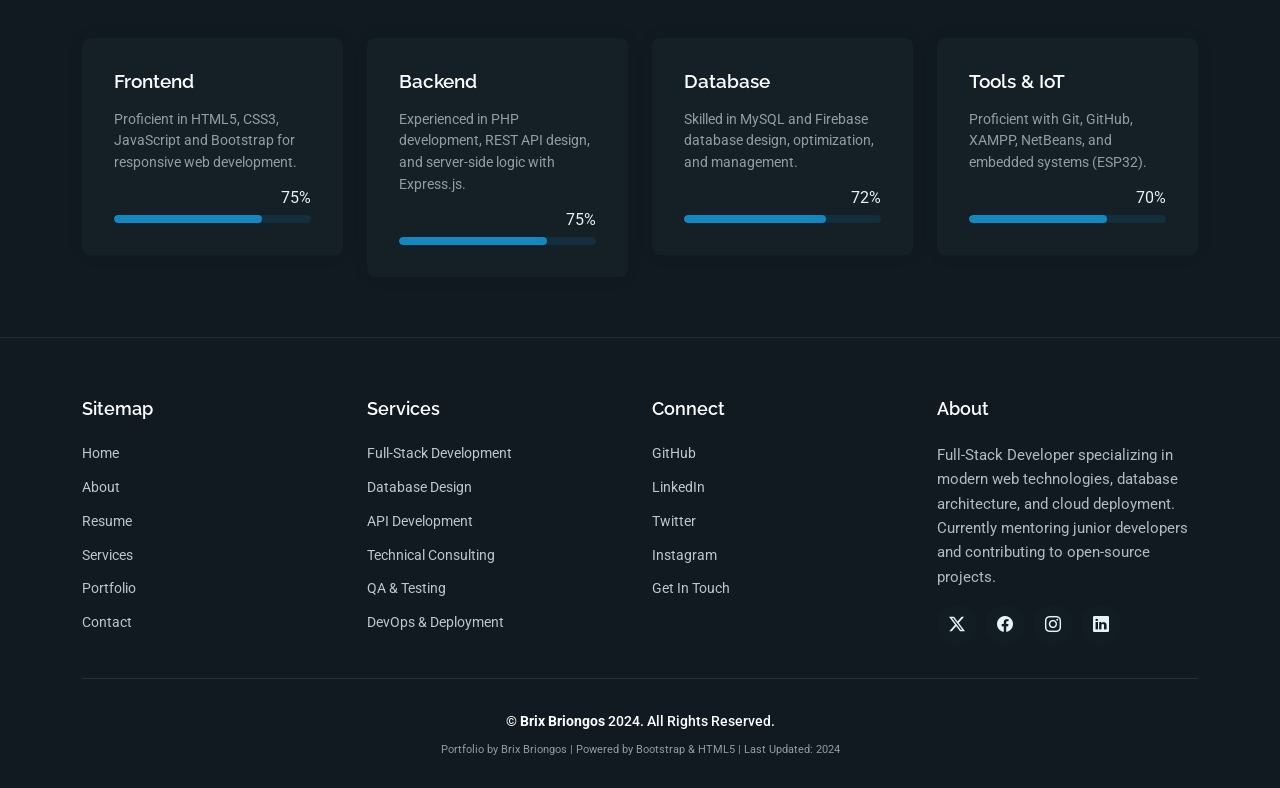
==== commit f2f23733: "feat: add working resume PDF download, fix script loading order, remove testimonials" ====
--- a/about.html
+++ b/about.html
@@ -220,125 +220,6 @@
       </div>
 
     </section><!-- /Skills Section -->
-
-    <!-- Testimonials Section -->
-    <section id="testimonials" class="testimonials section-bg">
-      <div class="container section-title" data-aos="fade-up">
-        <h2>Client Testimonials</h2>
-        <p>Feedback from clients and colleagues who have experienced my work and professional approach.</p>
-      </div>
-
-      <div class="container" data-aos="fade-up" data-aos-delay="100">
-        <div class="row g-4">
-
-          <div class="col-md-6" data-aos="fade-up" data-aos-delay="100">
-            <div class="testimonial-card">
-              <div class="testimonial-header">
-                <div class="testimonial-profile">
-                  <div class="testimonial-avatar">
-                    <i class="bi bi-person-circle" style="font-size: 3rem; color: #1387c1;"></i>
-                  </div>
-                  <div class="testimonial-info">
-                    <h4>Dr. Maria Santos</h4>
-                    <span>Clinic Manager, ClinicaRe Project</span>
-                  </div>
-                </div>
-              </div>
-              <div class="testimonial-body">
-                <p className="testimonial-text">"Brix delivered an exceptional clinic management system that transformed our operations. His understanding of healthcare workflows and attention to data security was impressive. The system is intuitive, reliable, and has significantly reduced our administrative workload."</p>
-                <div class="testimonial-rating">
-                  <i class="bi bi-star-fill"></i>
-                  <i class="bi bi-star-fill"></i>
-                  <i class="bi bi-star-fill"></i>
-                  <i class="bi bi-star-fill"></i>
-                  <i class="bi bi-star-fill"></i>
-                </div>
-              </div>
-            </div>
-          </div>
-
-          <div class="col-md-6" data-aos="fade-up" data-aos-delay="200">
-            <div class="testimonial-card">
-              <div class="testimonial-header">
-                <div class="testimonial-profile">
-                  <div class="testimonial-avatar">
-                    <i class="bi bi-person-circle" style="font-size: 3rem; color: #1387c1;"></i>
-                  </div>
-                  <div class="testimonial-info">
-                    <h4>John P. Reyes</h4>
-                    <span>Project Supervisor, Database Optimization</span>
-                  </div>
-                </div>
-              </div>
-              <div class="testimonial-body">
-                <p className="testimonial-text">"Working with Brix on database architecture was a game-changer. His expertise in query optimization reduced our query times by 60%. He's detail-oriented, communicates clearly, and solves problems methodically. Highly recommended for any backend development work."</p>
-                <div class="testimonial-rating">
-                  <i class="bi bi-star-fill"></i>
-                  <i class="bi bi-star-fill"></i>
-                  <i class="bi bi-star-fill"></i>
-                  <i class="bi bi-star-fill"></i>
-                  <i class="bi bi-star-fill"></i>
-                </div>
-              </div>
-            </div>
-          </div>
-
-          <div class="col-md-6" data-aos="fade-up" data-aos-delay="300">
-            <div class="testimonial-card">
-              <div class="testimonial-header">
-                <div class="testimonial-profile">
-                  <div class="testimonial-avatar">
-                    <i class="bi bi-person-circle" style="font-size: 3rem; color: #1387c1;"></i>
-                  </div>
-                  <div class="testimonial-info">
-                    <h4>Prof. Elena Mendoza</h4>
-                    <span>Academic Advisor, Computer Science</span>
-                  </div>
-                </div>
-              </div>
-              <div class="testimonial-body">
-                <p className="testimonial-text">"Brix stands out among computer science students for his practical approach to problem-solving. His projects demonstrate not just technical proficiency but also professional software engineering practices. He's a valuable asset to any development team."</p>
-                <div class="testimonial-rating">
-                  <i class="bi bi-star-fill"></i>
-                  <i class="bi bi-star-fill"></i>
-                  <i class="bi bi-star-fill"></i>
-                  <i class="bi bi-star-fill"></i>
-                  <i class="bi bi-star-fill"></i>
-                </div>
-              </div>
-            </div>
-          </div>
-
-          <div class="col-md-6" data-aos="fade-up" data-aos-delay="400">
-            <div class="testimonial-card">
-              <div class="testimonial-header">
-                <div class="testimonial-profile">
-                  <div class="testimonial-avatar">
-                    <i class="bi bi-person-circle" style="font-size: 3rem; color: #1387c1;"></i>
-                  </div>
-                  <div class="testimonial-info">
-                    <h4>Robert Chen</h4>
-                    <span>Tech Lead, Full-Stack Projects</span>
-                  </div>
-                </div>
-              </div>
-              <div class="testimonial-body">
-                <p className="testimonial-text">"Brix's full-stack capabilities are remarkable. From responsive UI design to complex backend logic, he delivers consistently high-quality code. His code reviews are thorough, and he's excellent at mentoring junior developers. A true professional."</p>
-                <div class="testimonial-rating">
-                  <i class="bi bi-star-fill"></i>
-                  <i class="bi bi-star-fill"></i>
-                  <i class="bi bi-star-fill"></i>
-                  <i class="bi bi-star-fill"></i>
-                  <i class="bi bi-star-fill"></i>
-                </div>
-              </div>
-            </div>
-          </div>
-
-        </div>
-      </div>
-    </section><!-- /Testimonials Section -->
-
 
   </main>
 
@@ -429,12 +310,12 @@
   <script src="assets/vendor/isotope-layout/isotope.pkgd.min.js"></script>
   <script src="assets/vendor/glightbox/js/glightbox.min.js"></script>
 
+  <!-- Configuration File for Social Links & Settings -->
+  <script src="assets/js/config.js"></script>
+
   <!-- Main JS File -->
   <script src="assets/js/main.js"></script>
 
-  <!-- Configuration File for Social Links & Settings -->
-  <script src="assets/js/config.js"></script>
-
 </body>
 
 </html>
--- a/assets/css/main.css
+++ b/assets/css/main.css
@@ -1346,7 +1346,22 @@
   position: relative;
   border-radius: 50px;
   transition: 0.9s;
-  width: 1px;
+  width: 0%;
+}
+
+.skills .skill-box .progress .progress-bar.animated {
+  animation: animateProgressBar 1.2s ease-out forwards;
+}
+
+@keyframes animateProgressBar {
+  from {
+    width: 0%;
+    opacity: 0.5;
+  }
+  to {
+    width: var(--progress-value, 85%);
+    opacity: 1;
+  }
 }
 
 /*--------------------------------------------------------------
